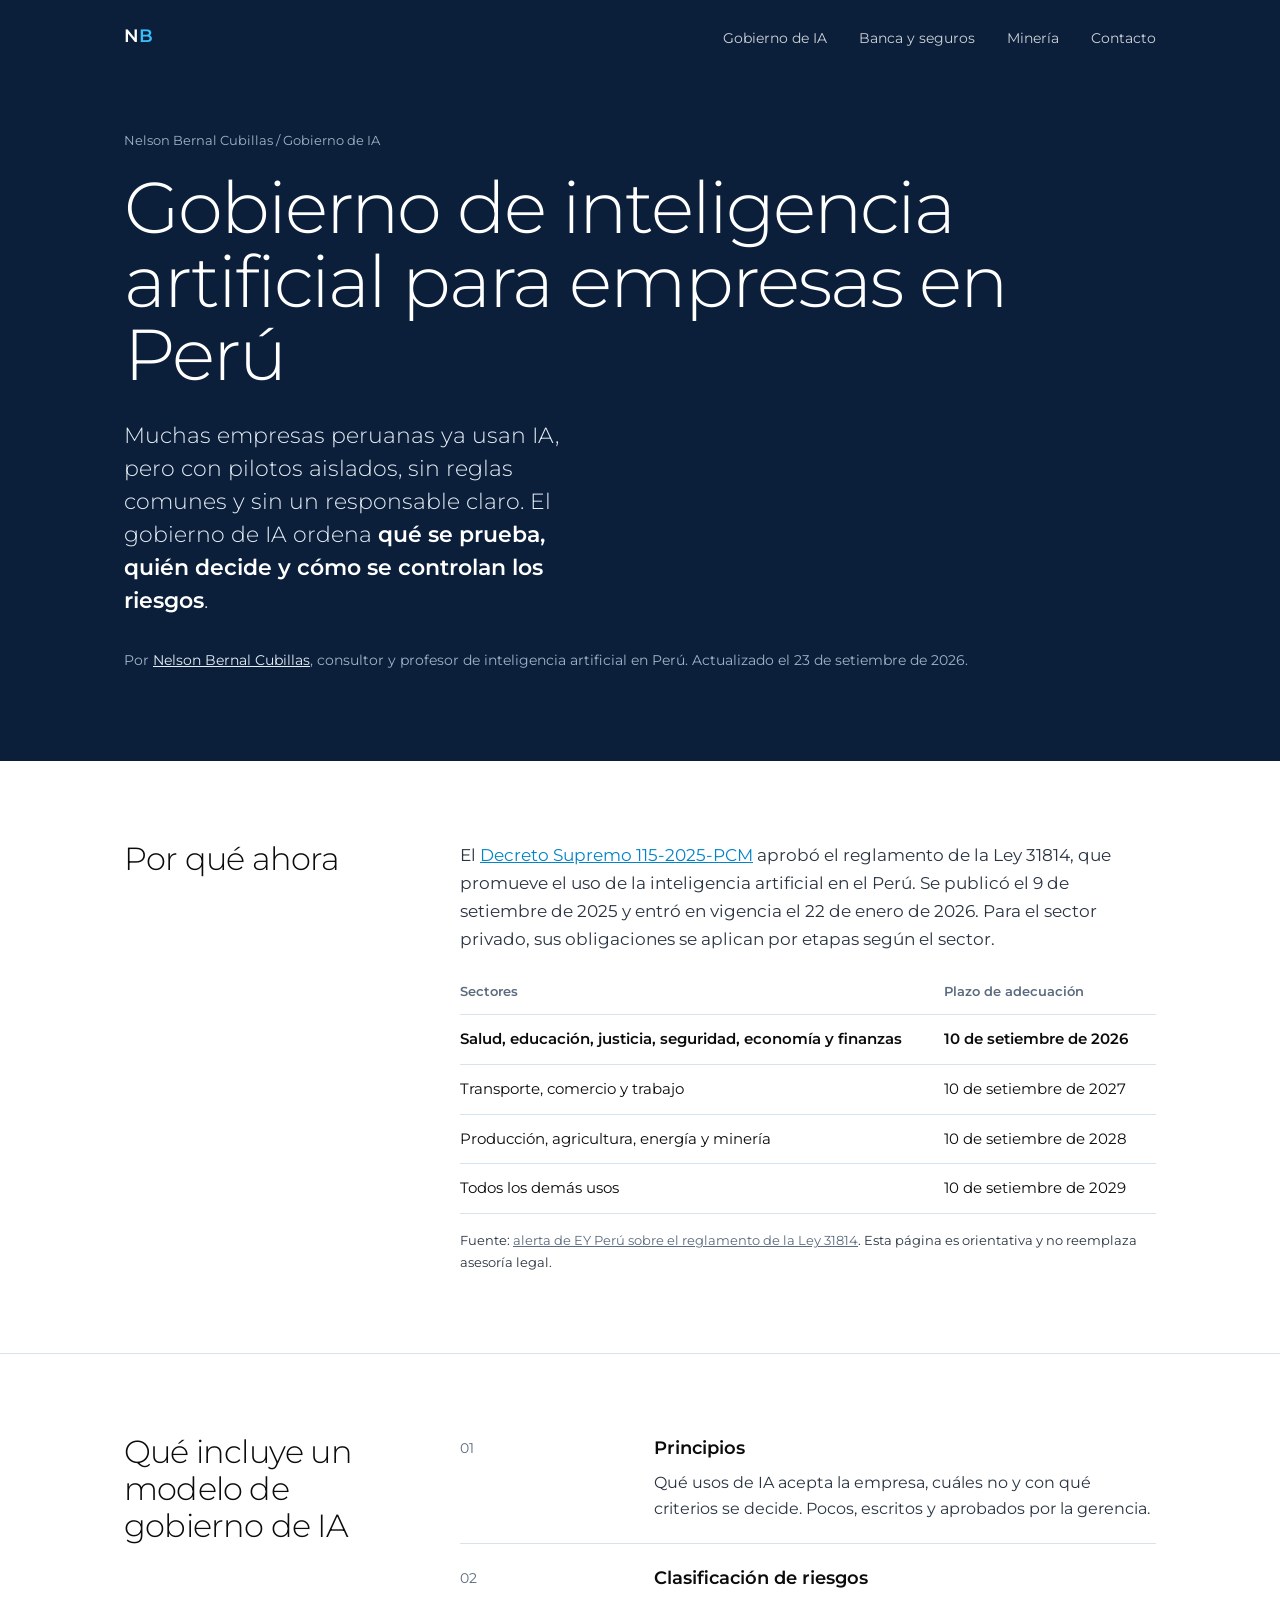
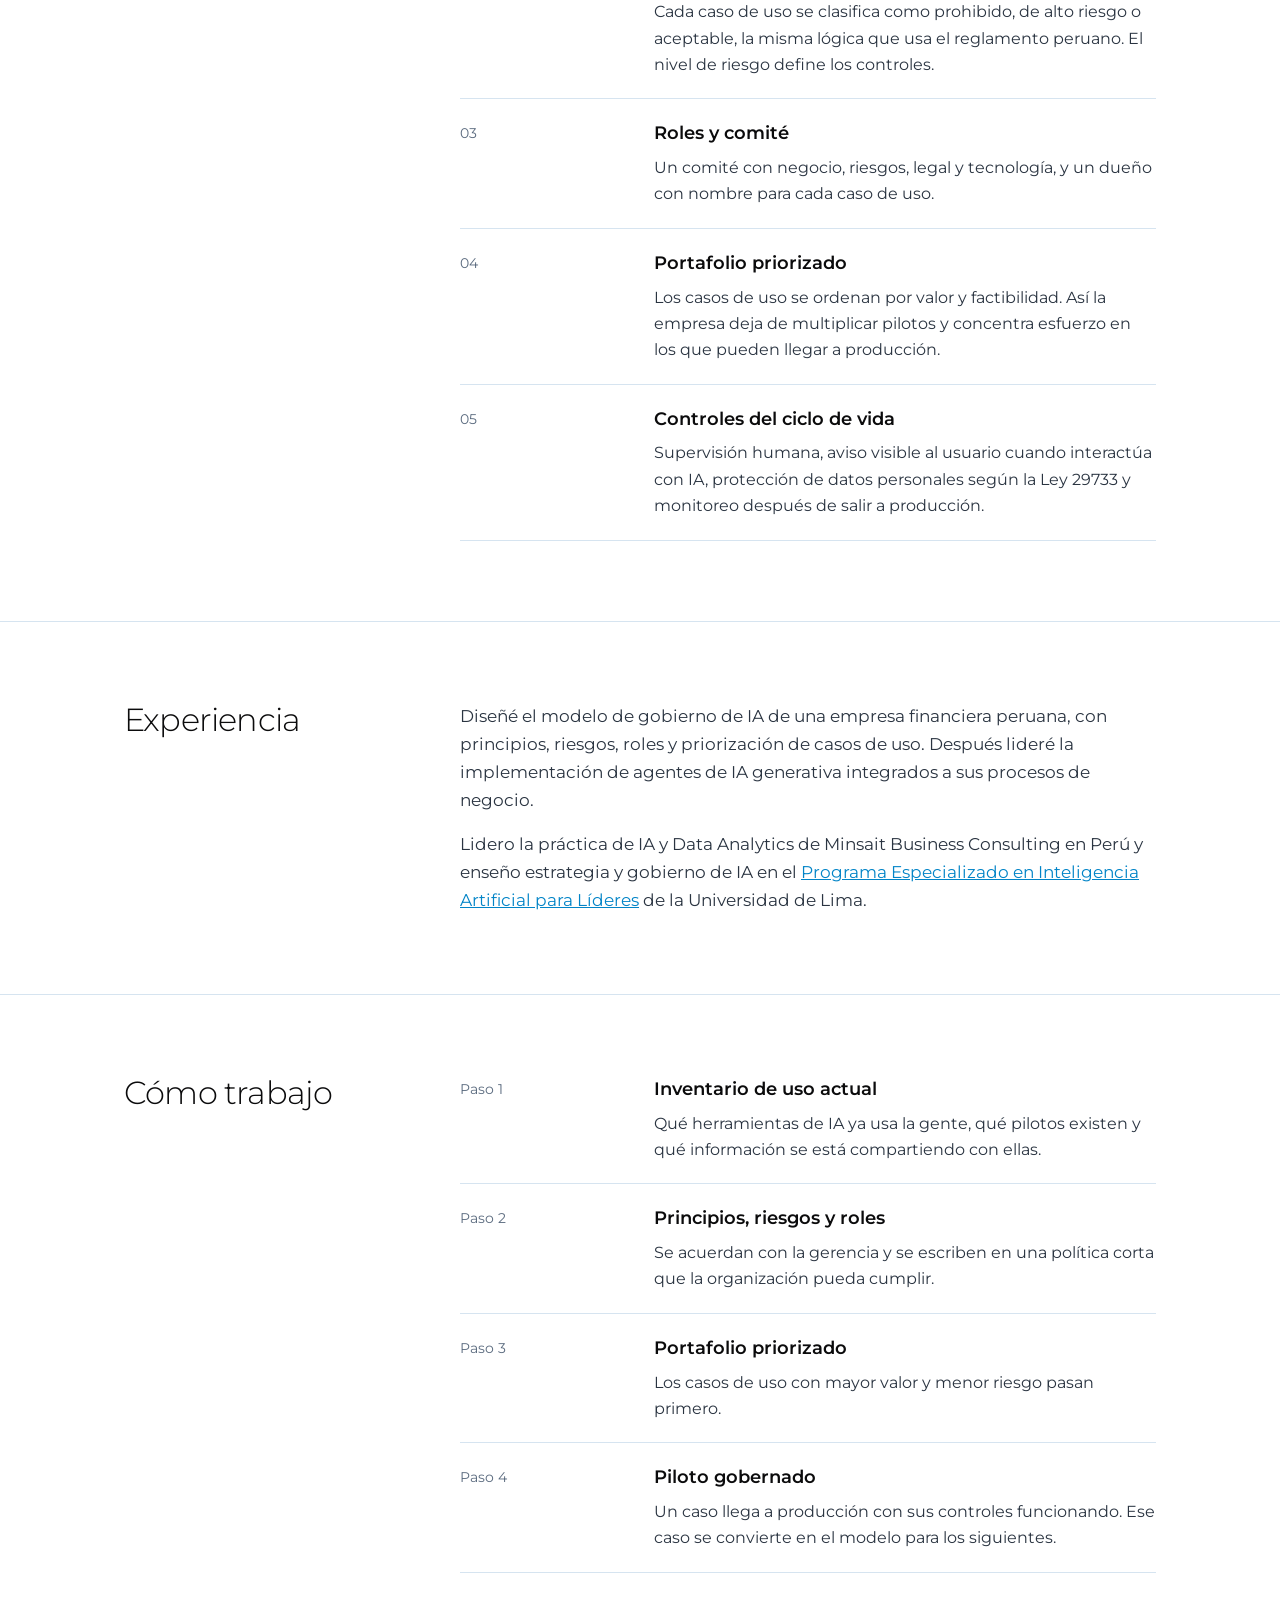
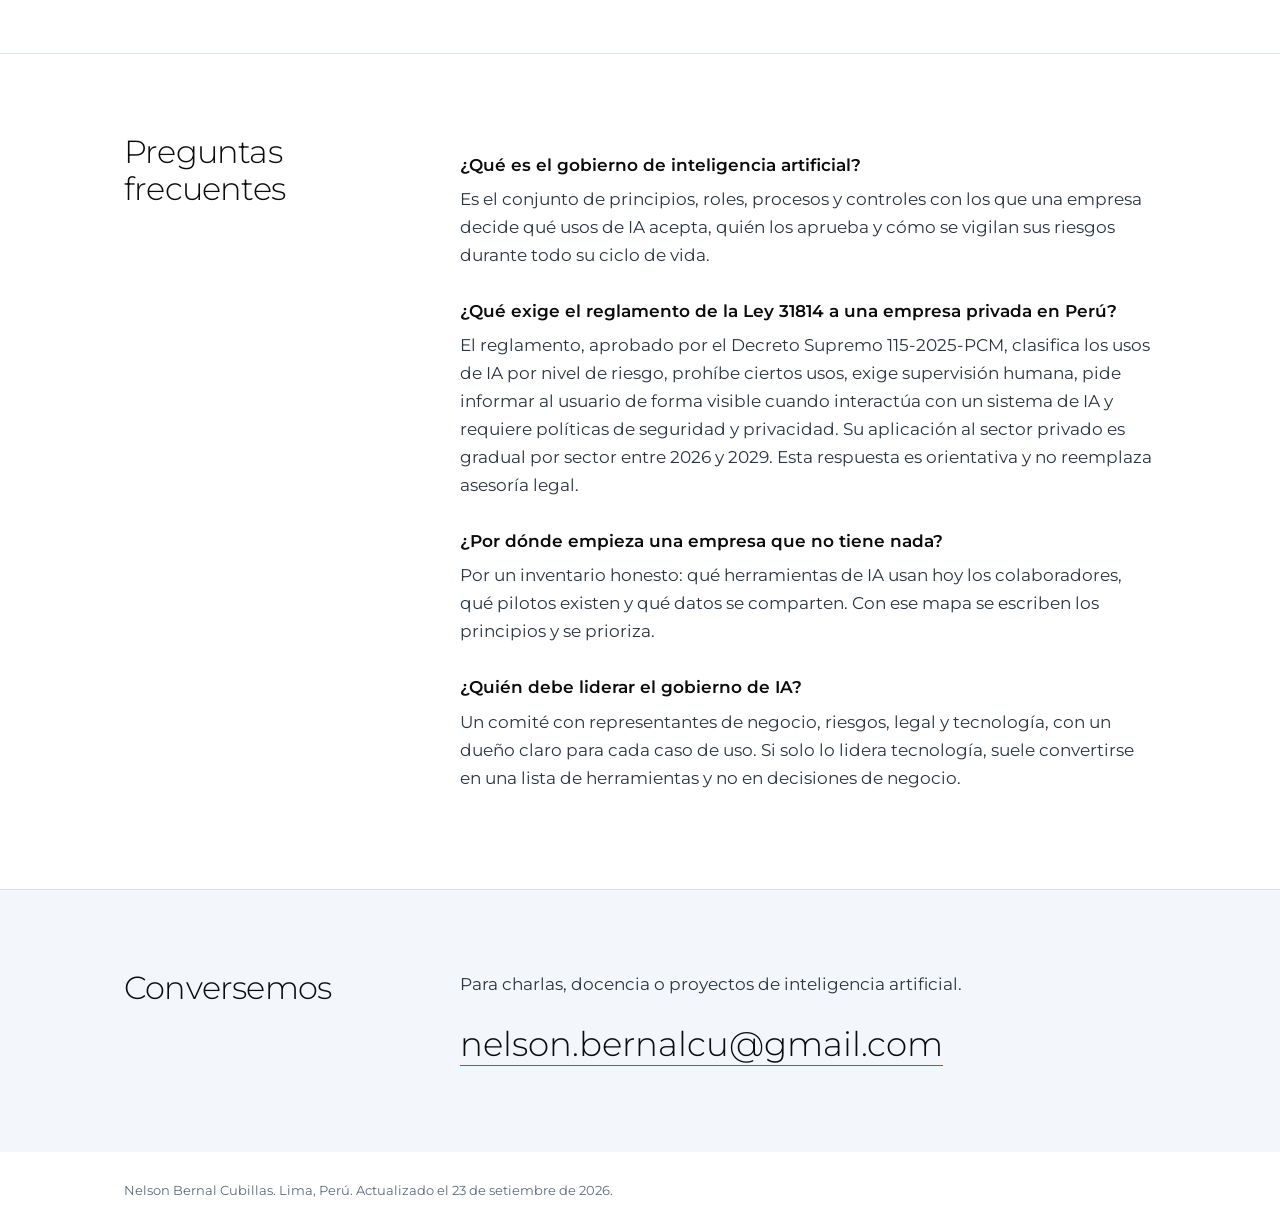
==== gobierno-de-ia/index.html @ 6067fe38 "Páginas temáticas: gobierno de IA, banca y seguros, minería; CSS compartido y README Co-Authored-By:" ====
<!doctype html>
<html lang="es-PE">
<head>
<meta charset="utf-8">
<meta name="viewport" content="width=device-width, initial-scale=1">
<title>Gobierno de IA para empresas en Perú | Nelson Bernal Cubillas</title>
<meta name="description" content="Cómo diseñar el gobierno de inteligencia artificial de una empresa peruana: principios, riesgos, roles, priorización de casos de uso y adecuación al reglamento de la Ley 31814.">
<meta name="author" content="Nelson Bernal Cubillas">
<link rel="canonical" href="https://nelson2206.github.io/nelson-bernal-cubillas/gobierno-de-ia/">
<link rel="icon" href="../favicon.svg" type="image/svg+xml">
<meta property="og:type" content="article">
<meta property="og:title" content="Gobierno de IA para empresas en Perú | Nelson Bernal Cubillas">
<meta property="og:description" content="Cómo diseñar el gobierno de inteligencia artificial de una empresa peruana: principios, riesgos, roles, priorización de casos de uso y adecuación al reglamento de la Ley 31814.">
<meta property="og:url" content="https://nelson2206.github.io/nelson-bernal-cubillas/gobierno-de-ia/">
<meta property="og:image" content="https://nelson2206.github.io/nelson-bernal-cubillas/nelson-bernal-cubillas.jpg">
<meta property="og:locale" content="es_PE">
<meta name="twitter:card" content="summary">
<link rel="preconnect" href="https://fonts.googleapis.com">
<link rel="preconnect" href="https://fonts.gstatic.com" crossorigin>
<link href="https://fonts.googleapis.com/css2?family=Montserrat:wght@300;400;600&display=swap" rel="stylesheet">
<link rel="stylesheet" href="../styles.css">
<script type="application/ld+json">
{
  "@context": "https://schema.org",
  "@graph": [
    {
      "@type": "WebPage",
      "@id": "https://nelson2206.github.io/nelson-bernal-cubillas/gobierno-de-ia/#page",
      "url": "https://nelson2206.github.io/nelson-bernal-cubillas/gobierno-de-ia/",
      "name": "Gobierno de IA para empresas en Perú | Nelson Bernal Cubillas",
      "description": "Cómo diseñar el gobierno de inteligencia artificial de una empresa peruana: principios, riesgos, roles, priorización de casos de uso y adecuación al reglamento de la Ley 31814.",
      "inLanguage": "es-PE",
      "dateModified": "2026-09-23",
      "author": {
        "@id": "https://nelson2206.github.io/nelson-bernal-cubillas/#person"
      },
      "about": {
        "@id": "https://nelson2206.github.io/nelson-bernal-cubillas/gobierno-de-ia/#service"
      },
      "isPartOf": {
        "@id": "https://nelson2206.github.io/nelson-bernal-cubillas/#page"
      }
    },
    {
      "@type": "Service",
      "@id": "https://nelson2206.github.io/nelson-bernal-cubillas/gobierno-de-ia/#service",
      "name": "Diseño de modelos de gobierno de inteligencia artificial",
      "serviceType": "Consultoría en gobierno de inteligencia artificial",
      "description": "Cómo diseñar el gobierno de inteligencia artificial de una empresa peruana: principios, riesgos, roles, priorización de casos de uso y adecuación al reglamento de la Ley 31814.",
      "areaServed": {
        "@type": "Country",
        "name": "Perú"
      },
      "provider": {
        "@type": "Person",
        "@id": "https://nelson2206.github.io/nelson-bernal-cubillas/#person",
        "name": "Nelson Bernal Cubillas",
        "url": "https://nelson2206.github.io/nelson-bernal-cubillas/"
      }
    },
    {
      "@type": "BreadcrumbList",
      "itemListElement": [
        {
          "@type": "ListItem",
          "position": 1,
          "name": "Nelson Bernal Cubillas",
          "item": "https://nelson2206.github.io/nelson-bernal-cubillas/"
        },
        {
          "@type": "ListItem",
          "position": 2,
          "name": "Gobierno de IA",
          "item": "https://nelson2206.github.io/nelson-bernal-cubillas/gobierno-de-ia/"
        }
      ]
    },
    {
      "@type": "FAQPage",
      "mainEntity": [
        {
          "@type": "Question",
          "name": "¿Qué es el gobierno de inteligencia artificial?",
          "acceptedAnswer": {
            "@type": "Answer",
            "text": "Es el conjunto de principios, roles, procesos y controles con los que una empresa decide qué usos de IA acepta, quién los aprueba y cómo se vigilan sus riesgos durante todo su ciclo de vida."
          }
        },
        {
          "@type": "Question",
          "name": "¿Qué exige el reglamento de la Ley 31814 a una empresa privada en Perú?",
          "acceptedAnswer": {
            "@type": "Answer",
            "text": "El reglamento, aprobado por el Decreto Supremo 115-2025-PCM, clasifica los usos de IA por nivel de riesgo, prohíbe ciertos usos, exige supervisión humana, pide informar al usuario de forma visible cuando interactúa con un sistema de IA y requiere políticas de seguridad y privacidad. Su aplicación al sector privado es gradual por sector entre 2026 y 2029. Esta respuesta es orientativa y no reemplaza asesoría legal."
          }
        },
        {
          "@type": "Question",
          "name": "¿Por dónde empieza una empresa que no tiene nada?",
          "acceptedAnswer": {
            "@type": "Answer",
            "text": "Por un inventario honesto: qué herramientas de IA usan hoy los colaboradores, qué pilotos existen y qué datos se comparten. Con ese mapa se escriben los principios y se prioriza."
          }
        },
        {
          "@type": "Question",
          "name": "¿Quién debe liderar el gobierno de IA?",
          "acceptedAnswer": {
            "@type": "Answer",
            "text": "Un comité con representantes de negocio, riesgos, legal y tecnología, con un dueño claro para cada caso de uso. Si solo lo lidera tecnología, suele convertirse en una lista de herramientas y no en decisiones de negocio."
          }
        }
      ]
    }
  ]
}
</script>
</head>
<body>

<header class="top">
  <div class="wrap">
    <a class="mark" href="../">N<span>B</span></a>
    <nav aria-label="Secciones">
      <a href="../gobierno-de-ia/">Gobierno de IA</a>
      <a href="../ia-banca-seguros/">Banca y seguros</a>
      <a href="../ia-mineria/">Minería</a>
      <a href="../#contacto">Contacto</a>
    </nav>
  </div>
</header>
<main>
<div class="hero">
  <div class="wrap" style="display:block">
    <p class="crumbs"><a href="../">Nelson Bernal Cubillas</a> / Gobierno de IA</p>
    <h1>Gobierno de inteligencia artificial para empresas en Perú</h1>
    <p class="lead">Muchas empresas peruanas ya usan IA, pero con pilotos aislados, sin reglas comunes y sin un responsable claro. El gobierno de IA ordena <strong>qué se prueba, quién decide y cómo se controlan los riesgos</strong>.</p>
    <p class="byline">Por <a href="../" rel="author" style="color:#E6EEF6">Nelson Bernal Cubillas</a>, consultor y profesor de inteligencia artificial en Perú. Actualizado el 23 de setiembre de 2026.</p>
  </div>
</div>

<section>
  <div class="wrap grid">
    <h2>Por qué ahora</h2>
    <div class="prose">
      <p>El <a href="https://busquedas.elperuano.pe/dispositivo/NL/2436426-1">Decreto Supremo 115-2025-PCM</a> aprobó el reglamento de la Ley 31814, que promueve el uso de la inteligencia artificial en el Perú. Se publicó el 9 de setiembre de 2025 y entró en vigencia el 22 de enero de 2026. Para el sector privado, sus obligaciones se aplican por etapas según el sector.</p>
      <div class="tablewrap">
        <table class="plazos">
          <thead><tr><th>Sectores</th><th>Plazo de adecuación</th></tr></thead>
          <tbody>
            <tr class="hit"><td>Salud, educación, justicia, seguridad, economía y finanzas</td><td>10 de setiembre de 2026</td></tr>
            <tr><td>Transporte, comercio y trabajo</td><td>10 de setiembre de 2027</td></tr>
            <tr><td>Producción, agricultura, energía y minería</td><td>10 de setiembre de 2028</td></tr>
            <tr><td>Todos los demás usos</td><td>10 de setiembre de 2029</td></tr>
          </tbody>
        </table>
      </div>
      
      <p class="src">Fuente: <a href="https://www.ey.com/es_pe/technical/tax-alert/reglamento-ley-promueve-uso-inteligencia-artificial">alerta de EY Perú sobre el reglamento de la Ley 31814</a>. Esta página es orientativa y no reemplaza asesoría legal.</p>
    </div>
  </div>
</section>
<section>
  <div class="wrap grid">
    <h2>Qué incluye un modelo de gobierno de IA</h2>
    <ul class="list">
      <li><span class="when">01</span><div><h3>Principios</h3><p>Qué usos de IA acepta la empresa, cuáles no y con qué criterios se decide. Pocos, escritos y aprobados por la gerencia.</p></div></li>
      <li><span class="when">02</span><div><h3>Clasificación de riesgos</h3><p>Cada caso de uso se clasifica como prohibido, de alto riesgo o aceptable, la misma lógica que usa el reglamento peruano. El nivel de riesgo define los controles.</p></div></li>
      <li><span class="when">03</span><div><h3>Roles y comité</h3><p>Un comité con negocio, riesgos, legal y tecnología, y un dueño con nombre para cada caso de uso.</p></div></li>
      <li><span class="when">04</span><div><h3>Portafolio priorizado</h3><p>Los casos de uso se ordenan por valor y factibilidad. Así la empresa deja de multiplicar pilotos y concentra esfuerzo en los que pueden llegar a producción.</p></div></li>
      <li><span class="when">05</span><div><h3>Controles del ciclo de vida</h3><p>Supervisión humana, aviso visible al usuario cuando interactúa con IA, protección de datos personales según la Ley 29733 y monitoreo después de salir a producción.</p></div></li>
    </ul>
  </div>
</section>
<section>
  <div class="wrap grid">
    <h2>Experiencia</h2>
    <div class="prose">
      <p>Diseñé el modelo de gobierno de IA de una empresa financiera peruana, con principios, riesgos, roles y priorización de casos de uso. Después lideré la implementación de agentes de IA generativa integrados a sus procesos de negocio.</p>
      <p>Lidero la práctica de IA y Data Analytics de Minsait Business Consulting en Perú y enseño estrategia y gobierno de IA en el <a href="https://www.ulima.edu.pe/educacion-ejecutiva/programas-de-especializacion/pec-inteligencia-artificial">Programa Especializado en Inteligencia Artificial para Líderes</a> de la Universidad de Lima.</p>
    </div>
  </div>
</section>
<section>
  <div class="wrap grid">
    <h2>Cómo trabajo</h2>
    <ul class="list">
      <li><span class="when">Paso 1</span><div><h3>Inventario de uso actual</h3><p>Qué herramientas de IA ya usa la gente, qué pilotos existen y qué información se está compartiendo con ellas.</p></div></li>
      <li><span class="when">Paso 2</span><div><h3>Principios, riesgos y roles</h3><p>Se acuerdan con la gerencia y se escriben en una política corta que la organización pueda cumplir.</p></div></li>
      <li><span class="when">Paso 3</span><div><h3>Portafolio priorizado</h3><p>Los casos de uso con mayor valor y menor riesgo pasan primero.</p></div></li>
      <li><span class="when">Paso 4</span><div><h3>Piloto gobernado</h3><p>Un caso llega a producción con sus controles funcionando. Ese caso se convierte en el modelo para los siguientes.</p></div></li>
    </ul>
  </div>
</section>

<section id="preguntas">
  <div class="wrap grid">
    <h2>Preguntas frecuentes</h2>
    <dl class="faq">
      <dt>¿Qué es el gobierno de inteligencia artificial?</dt>
      <dd>Es el conjunto de principios, roles, procesos y controles con los que una empresa decide qué usos de IA acepta, quién los aprueba y cómo se vigilan sus riesgos durante todo su ciclo de vida.</dd>
      <dt>¿Qué exige el reglamento de la Ley 31814 a una empresa privada en Perú?</dt>
      <dd>El reglamento, aprobado por el Decreto Supremo 115-2025-PCM, clasifica los usos de IA por nivel de riesgo, prohíbe ciertos usos, exige supervisión humana, pide informar al usuario de forma visible cuando interactúa con un sistema de IA y requiere políticas de seguridad y privacidad. Su aplicación al sector privado es gradual por sector entre 2026 y 2029. Esta respuesta es orientativa y no reemplaza asesoría legal.</dd>
      <dt>¿Por dónde empieza una empresa que no tiene nada?</dt>
      <dd>Por un inventario honesto: qué herramientas de IA usan hoy los colaboradores, qué pilotos existen y qué datos se comparten. Con ese mapa se escriben los principios y se prioriza.</dd>
      <dt>¿Quién debe liderar el gobierno de IA?</dt>
      <dd>Un comité con representantes de negocio, riesgos, legal y tecnología, con un dueño claro para cada caso de uso. Si solo lo lidera tecnología, suele convertirse en una lista de herramientas y no en decisiones de negocio.</dd>
    </dl>
  </div>
</section>

<section class="contact">
  <div class="wrap grid">
    <h2>Conversemos</h2>
    <div>
      <p style="margin:0 0 18px;color:#2A3441">Para charlas, docencia o proyectos de inteligencia artificial.</p>
      <a class="big" href="mailto:nelson.bernalcu@gmail.com">nelson.bernalcu@gmail.com</a>
    </div>
  </div>
</section>
</main>
<footer>
  <div class="wrap">Nelson Bernal Cubillas. Lima, Perú. Actualizado el 23 de setiembre de 2026.</div>
</footer>
</body>
</html>
---- styles.css ----
:root{
  --navy:#0B1F3A; --ink:#0B0B0C; --sky:#38BDF8; --sky-dark:#0284C7;
  --paper:#FFFFFF; --mist:#F3F7FB; --line:#D6E4F0; --muted:#5B6B7F;
}
*{box-sizing:border-box}
html{-webkit-text-size-adjust:100%}
body{margin:0;background:var(--paper);color:var(--ink);font:400 17px/1.65 Montserrat,Calibri,"Segoe UI",Arial,sans-serif}
img{max-width:100%;display:block}
a{color:inherit}
.wrap{max-width:1080px;margin:0 auto;padding-inline:24px}

header.top{background:var(--navy);color:#fff}
header.top .wrap{display:flex;justify-content:space-between;align-items:center;padding-block:22px}
.mark{font-weight:600;letter-spacing:-.5px;text-decoration:none;font-size:18px}
.mark span{color:var(--sky)}
nav a{text-decoration:none;font-size:14px;margin-left:28px;opacity:.8}
nav a:hover{opacity:1}

.hero{background:var(--navy);color:#fff;padding-block:56px 88px}
.hero .wrap{display:grid;grid-template-columns:1.45fr 1fr;gap:64px;align-items:end}
.hero h1{font-weight:300;font-size:clamp(40px,6vw,72px);line-height:1.02;letter-spacing:-2px;margin:0 0 28px}
.hero p.lead{font-size:clamp(18px,2vw,22px);font-weight:300;line-height:1.5;margin:0 0 32px;max-width:34ch;color:#E6EEF6}
.hero p.lead strong{font-weight:600;color:#fff}
.hero .links a{display:inline-block;margin-right:28px;padding-bottom:4px;border-bottom:1px solid var(--sky);text-decoration:none;font-size:15px}
.hero figure{margin:0}
.hero figure img{width:100%;aspect-ratio:1/1;object-fit:cover;filter:saturate(.9)}
.hero figcaption{font-size:13px;color:#9FB3C8;margin-top:10px}

section{padding-block:80px}
section + section{border-top:1px solid var(--line)}
.grid{display:grid;grid-template-columns:280px 1fr;gap:56px}
h2{font-weight:300;font-size:32px;line-height:1.15;letter-spacing:-.8px;margin:0}
h3{font-weight:600;font-size:18px;margin:0 0 6px}
.num{font-weight:300;color:var(--sky-dark);font-size:40px;line-height:1;letter-spacing:-1px;margin-bottom:14px}
.three{display:grid;grid-template-columns:repeat(3,1fr);gap:40px}
.three p{margin:0;color:#2A3441;font-size:16px}
.list{list-style:none;margin:0;padding:0}
.list li{padding-block:20px;border-bottom:1px solid var(--line);display:grid;grid-template-columns:170px 1fr;gap:24px}
.list li:first-child{padding-top:0}
.list .when{color:var(--muted);font-size:14px;padding-top:3px}
.list p{margin:0;color:#2A3441;font-size:16px}
.faq dt{font-weight:600;margin-top:28px}
.faq dt:first-child{margin-top:0}
.faq dd{margin:6px 0 0;color:#2A3441}
.contact{background:var(--mist)}
.contact a.big{font-weight:300;font-size:clamp(20px,3vw,34px);text-decoration:none;border-bottom:1px solid var(--sky-dark);word-break:break-all}
footer{padding-block:28px;font-size:13px;color:var(--muted)}

@media (max-width:820px){
  nav{display:none}
  .hero .wrap,.grid{grid-template-columns:1fr;gap:36px}
  .hero figure{max-width:320px}
  .three{grid-template-columns:1fr;gap:32px}
  .list li{grid-template-columns:1fr;gap:4px}
  section{padding-block:56px}
}

/* Páginas temáticas */
.crumbs{font-size:13px;color:#9FB3C8;margin:0 0 20px}
.crumbs a{text-decoration:none;color:#9FB3C8}
.crumbs a:hover{color:#fff}
.byline{font-size:14px;color:#9FB3C8;margin:0}
.prose{max-width:68ch}
.prose p{margin:0 0 16px;color:#2A3441}
.prose p:last-child{margin-bottom:0}
.prose a{color:var(--sky-dark)}
.tablewrap{overflow-x:auto;margin:8px 0 16px}
table.plazos{border-collapse:collapse;width:100%;min-width:460px;font-size:15px}
table.plazos th,table.plazos td{text-align:left;padding:12px 16px 12px 0;border-bottom:1px solid var(--line);vertical-align:top}
table.plazos th{font-weight:600;color:var(--muted);font-size:13px}
table.plazos tr.hit td{color:var(--ink);font-weight:600}
.src{font-size:13px;color:var(--muted)}
.src a{color:var(--muted)}
.topics{list-style:none;margin:0;padding:0}
.topics li{border-bottom:1px solid var(--line)}
.topics a{display:grid;grid-template-columns:64px 1fr;gap:16px;padding-block:22px;text-decoration:none}
.topics a:hover h3{color:var(--sky-dark)}
.topics .num{font-size:32px;margin:0}
.topics p{margin:0;color:#2A3441;font-size:16px}
.note{font-size:14px;color:var(--muted);margin-top:24px}
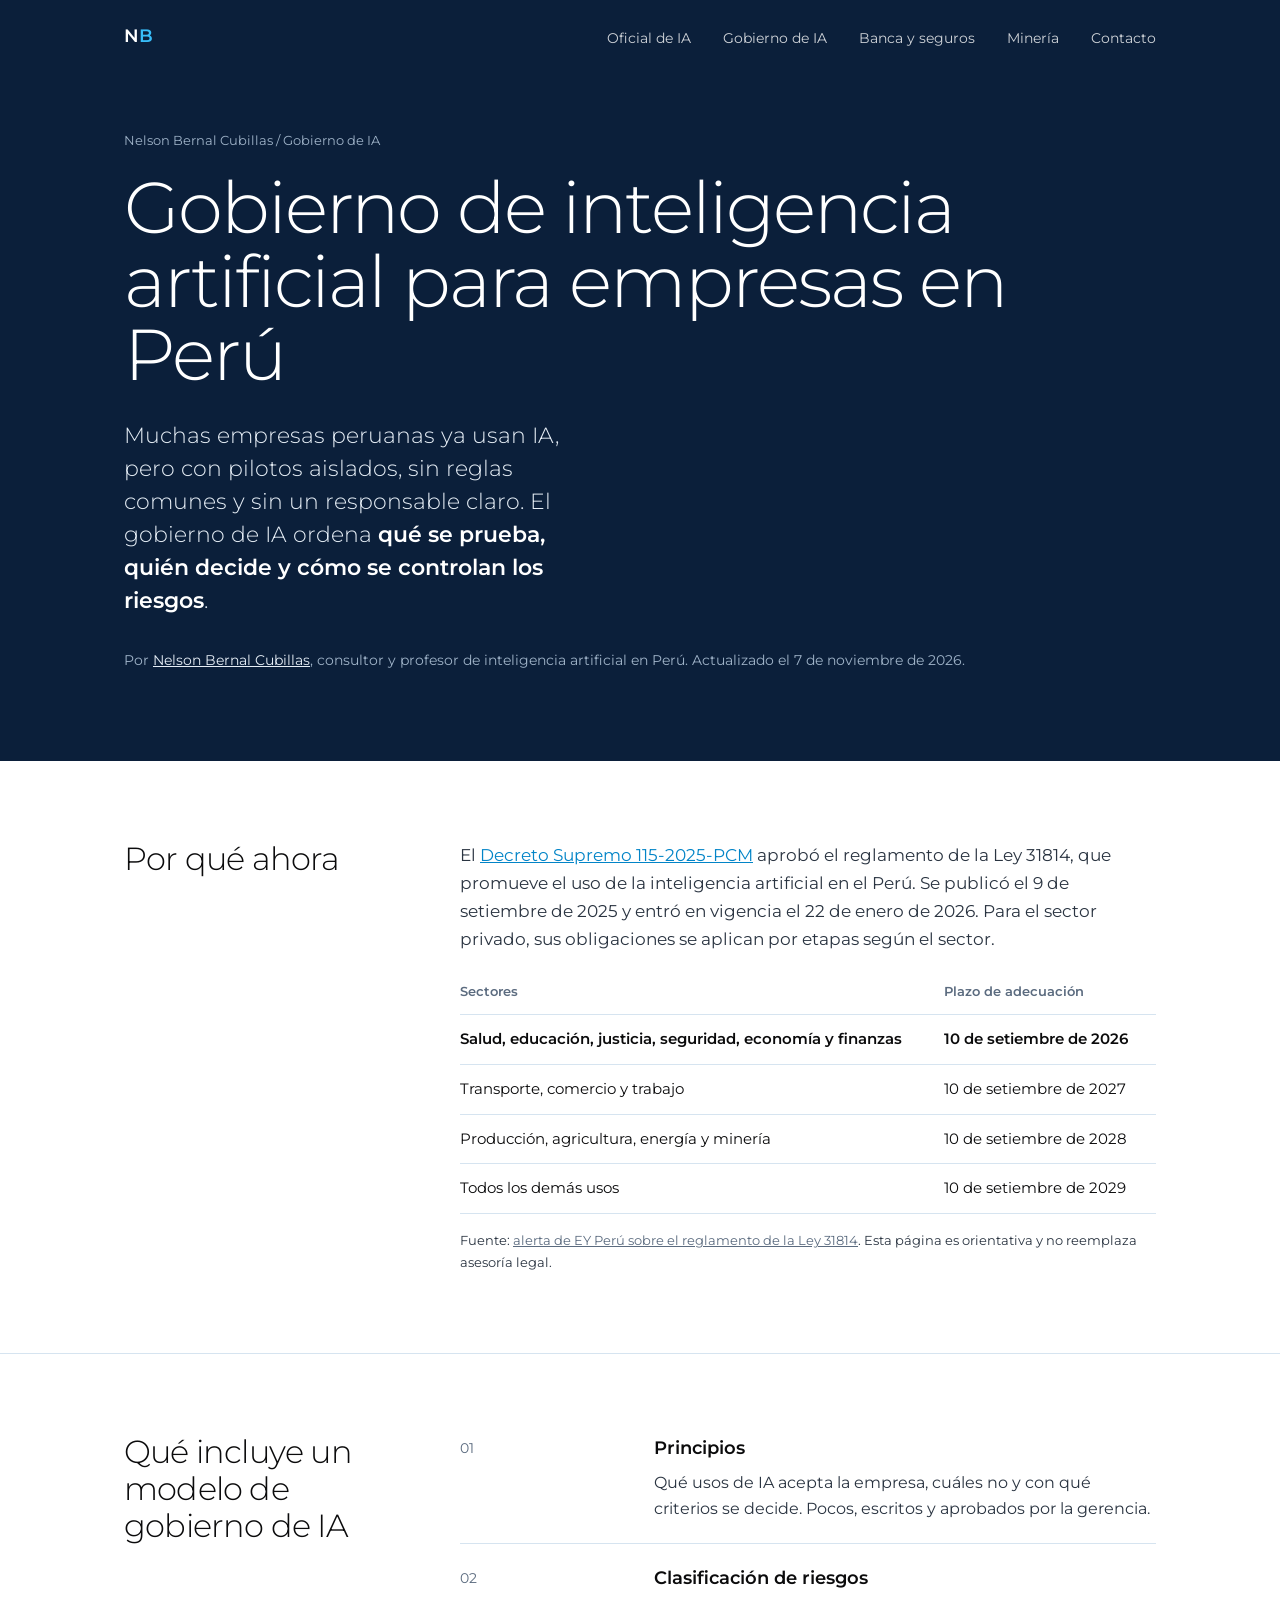
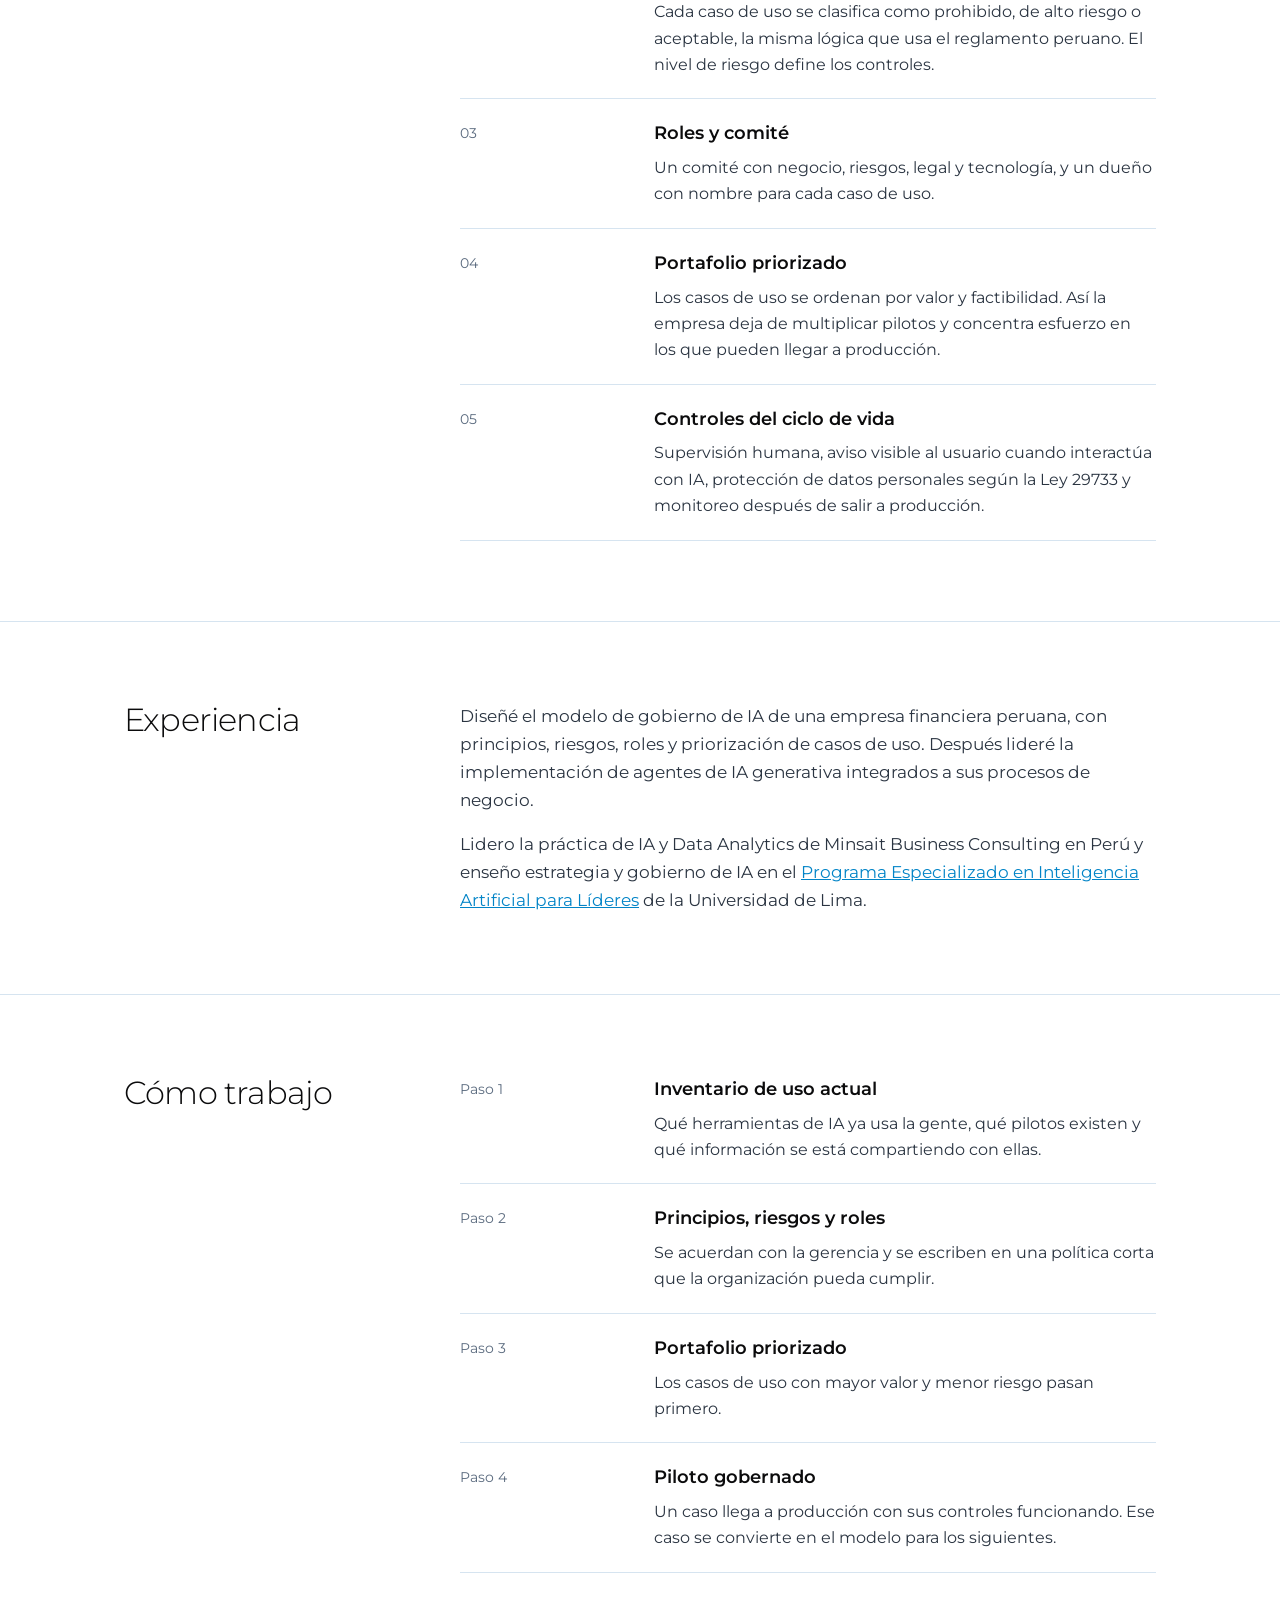
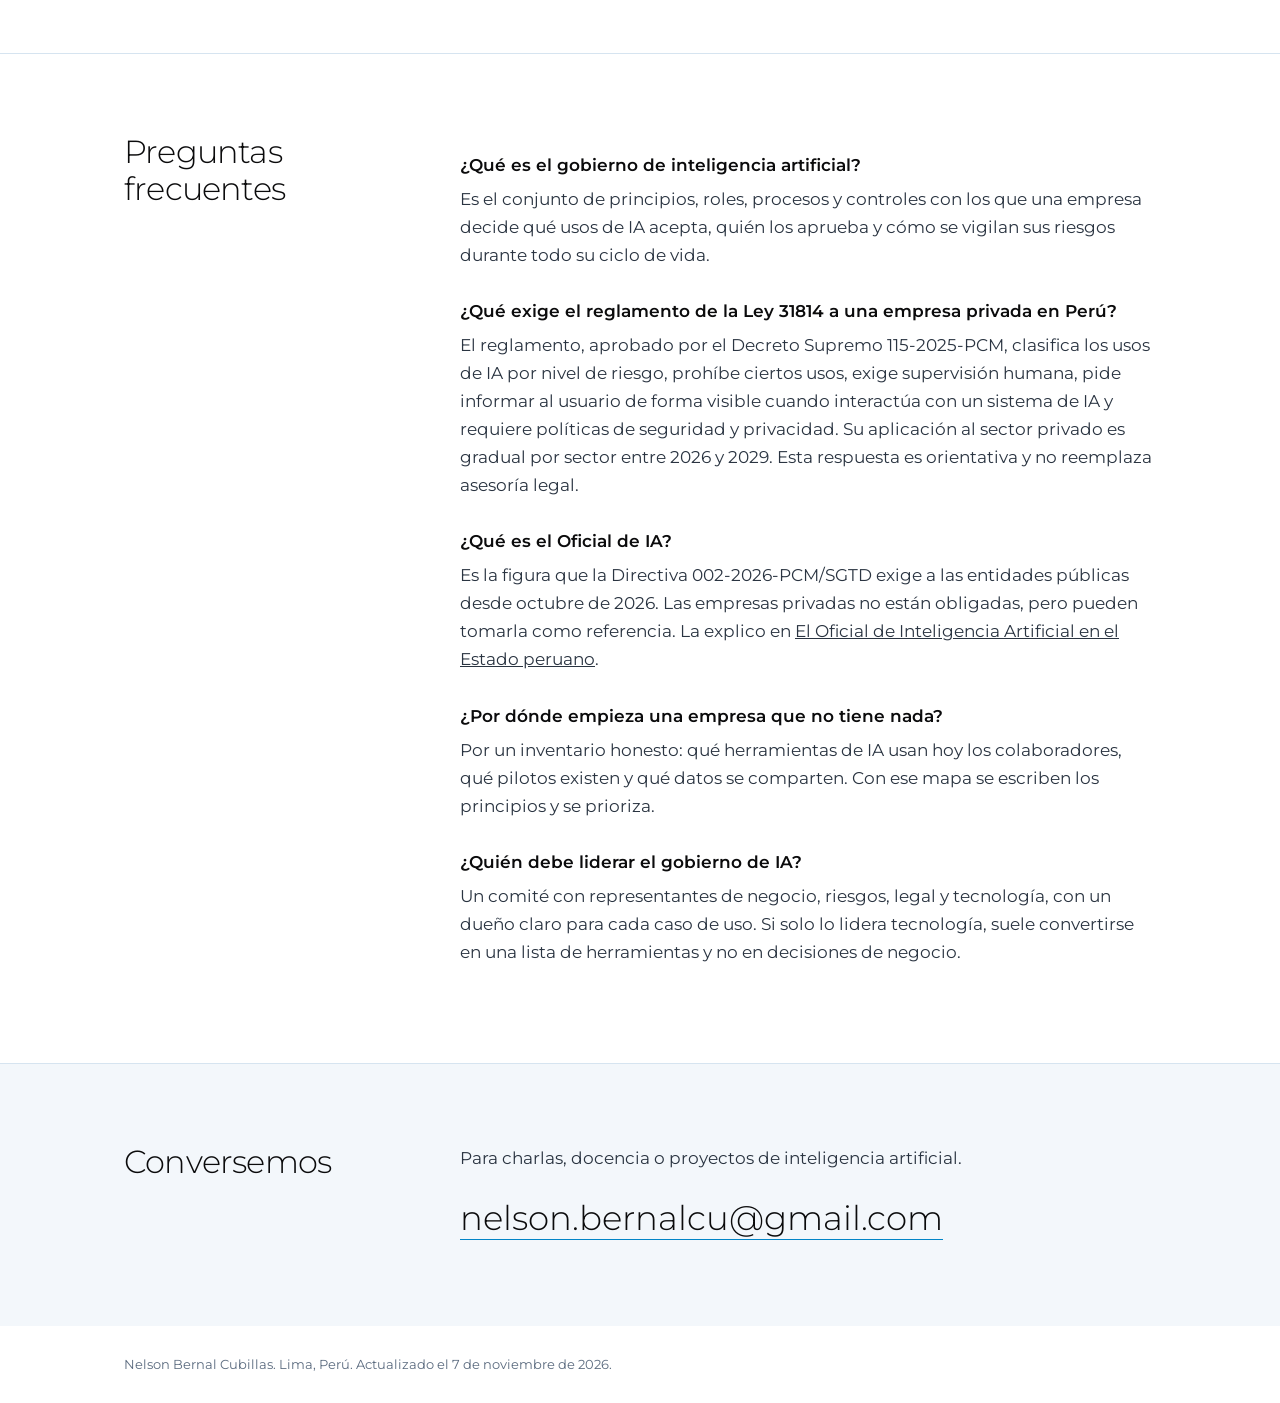
==== commit b4cb5e87: "Artículo: el Oficial de IA en el Estado peruano (Directiva 002-2026-PCM/SGTD) Página nueva con plazo" ====
--- a/gobierno-de-ia/index.html
+++ b/gobierno-de-ia/index.html
@@ -30,7 +30,7 @@
       "name": "Gobierno de IA para empresas en Perú | Nelson Bernal Cubillas",
       "description": "Cómo diseñar el gobierno de inteligencia artificial de una empresa peruana: principios, riesgos, roles, priorización de casos de uso y adecuación al reglamento de la Ley 31814.",
       "inLanguage": "es-PE",
-      "dateModified": "2026-09-23",
+      "dateModified": "2026-11-07",
       "author": {
         "@id": "https://nelson2206.github.io/nelson-bernal-cubillas/#person"
       },
@@ -122,6 +122,7 @@
   <div class="wrap">
     <a class="mark" href="../">N<span>B</span></a>
     <nav aria-label="Secciones">
+      <a href="../oficial-de-ia/">Oficial de IA</a>
       <a href="../gobierno-de-ia/">Gobierno de IA</a>
       <a href="../ia-banca-seguros/">Banca y seguros</a>
       <a href="../ia-mineria/">Minería</a>
@@ -135,7 +136,7 @@
     <p class="crumbs"><a href="../">Nelson Bernal Cubillas</a> / Gobierno de IA</p>
     <h1>Gobierno de inteligencia artificial para empresas en Perú</h1>
     <p class="lead">Muchas empresas peruanas ya usan IA, pero con pilotos aislados, sin reglas comunes y sin un responsable claro. El gobierno de IA ordena <strong>qué se prueba, quién decide y cómo se controlan los riesgos</strong>.</p>
-    <p class="byline">Por <a href="../" rel="author" style="color:#E6EEF6">Nelson Bernal Cubillas</a>, consultor y profesor de inteligencia artificial en Perú. Actualizado el 23 de setiembre de 2026.</p>
+    <p class="byline">Por <a href="../" rel="author" style="color:#E6EEF6">Nelson Bernal Cubillas</a>, consultor y profesor de inteligencia artificial en Perú. Actualizado el 7 de noviembre de 2026.</p>
   </div>
 </div>
 
@@ -201,6 +202,8 @@
       <dd>Es el conjunto de principios, roles, procesos y controles con los que una empresa decide qué usos de IA acepta, quién los aprueba y cómo se vigilan sus riesgos durante todo su ciclo de vida.</dd>
       <dt>¿Qué exige el reglamento de la Ley 31814 a una empresa privada en Perú?</dt>
       <dd>El reglamento, aprobado por el Decreto Supremo 115-2025-PCM, clasifica los usos de IA por nivel de riesgo, prohíbe ciertos usos, exige supervisión humana, pide informar al usuario de forma visible cuando interactúa con un sistema de IA y requiere políticas de seguridad y privacidad. Su aplicación al sector privado es gradual por sector entre 2026 y 2029. Esta respuesta es orientativa y no reemplaza asesoría legal.</dd>
+      <dt>¿Qué es el Oficial de IA?</dt>
+      <dd>Es la figura que la Directiva 002-2026-PCM/SGTD exige a las entidades públicas desde octubre de 2026. Las empresas privadas no están obligadas, pero pueden tomarla como referencia. La explico en <a href="../oficial-de-ia/">El Oficial de Inteligencia Artificial en el Estado peruano</a>.</dd>
       <dt>¿Por dónde empieza una empresa que no tiene nada?</dt>
       <dd>Por un inventario honesto: qué herramientas de IA usan hoy los colaboradores, qué pilotos existen y qué datos se comparten. Con ese mapa se escriben los principios y se prioriza.</dd>
       <dt>¿Quién debe liderar el gobierno de IA?</dt>
@@ -220,7 +223,7 @@
 </section>
 </main>
 <footer>
-  <div class="wrap">Nelson Bernal Cubillas. Lima, Perú. Actualizado el 23 de setiembre de 2026.</div>
+  <div class="wrap">Nelson Bernal Cubillas. Lima, Perú. Actualizado el 7 de noviembre de 2026.</div>
 </footer>
 </body>
 </html>
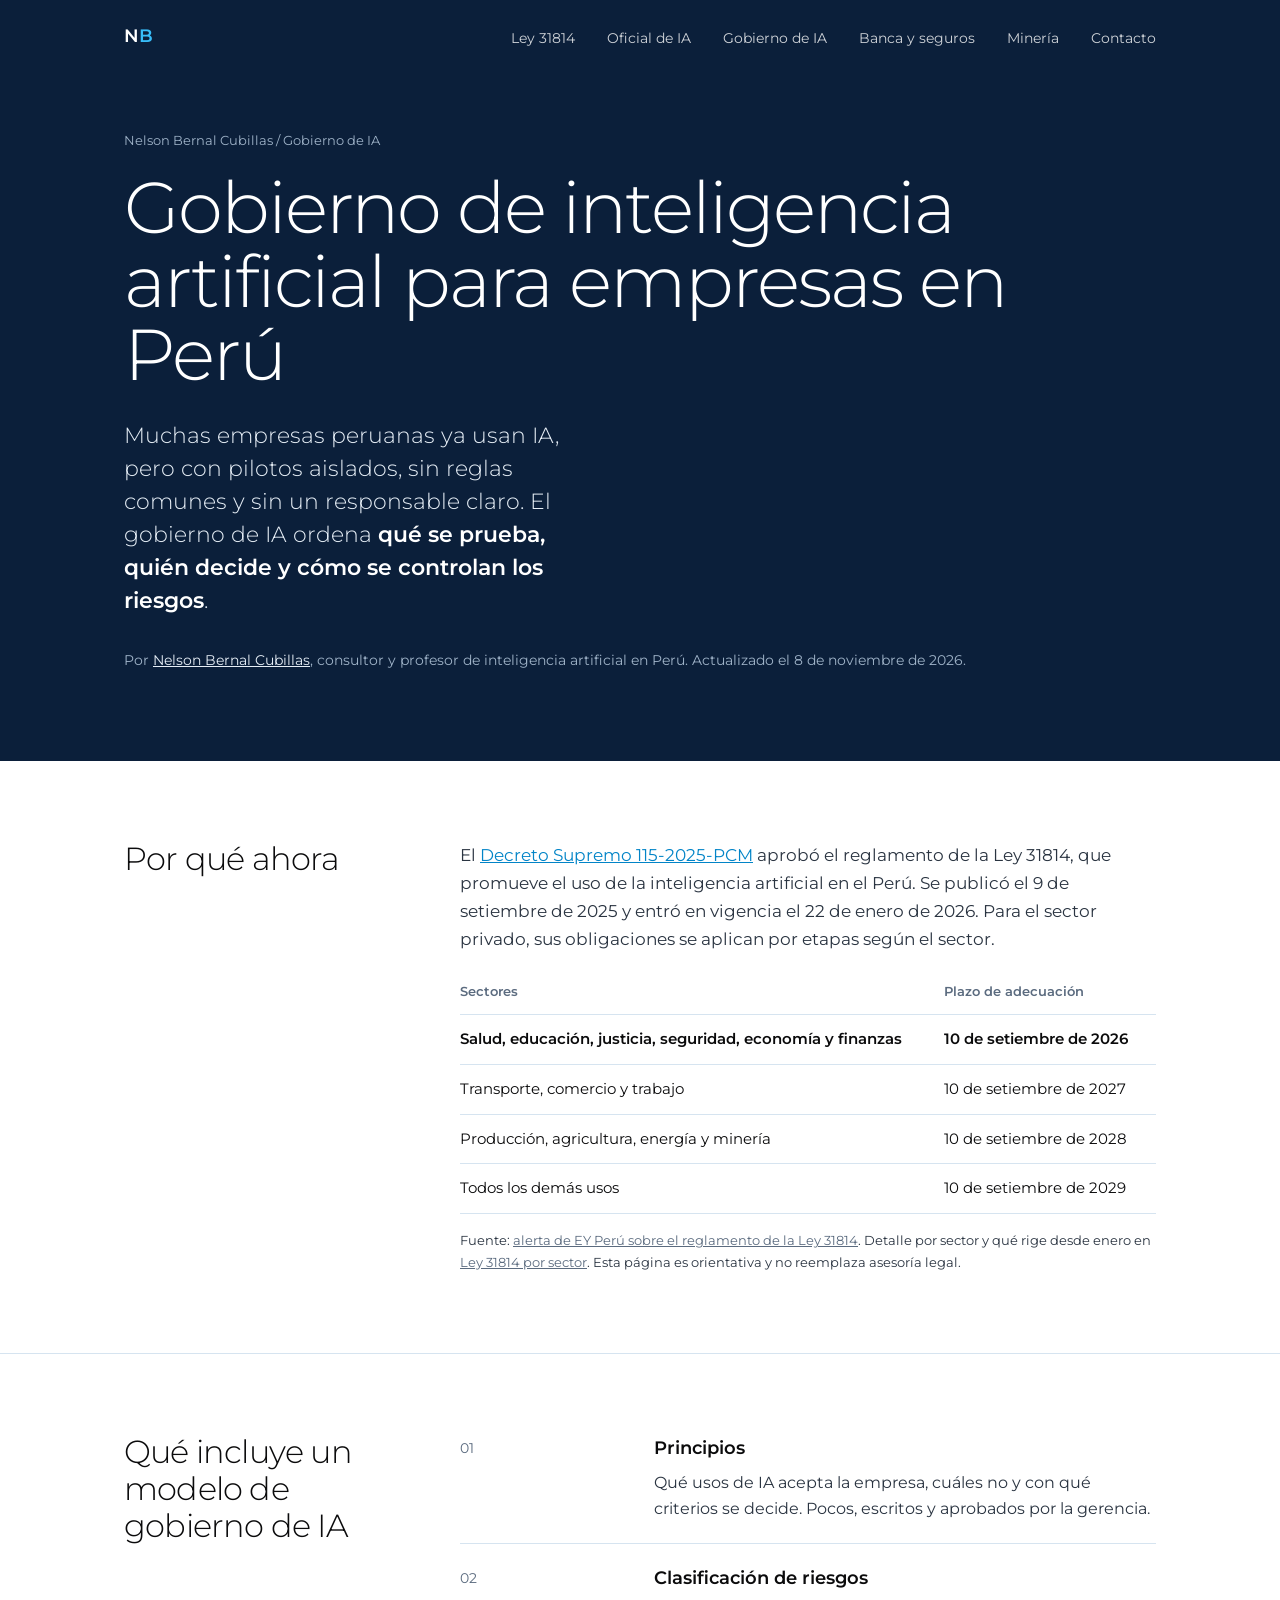
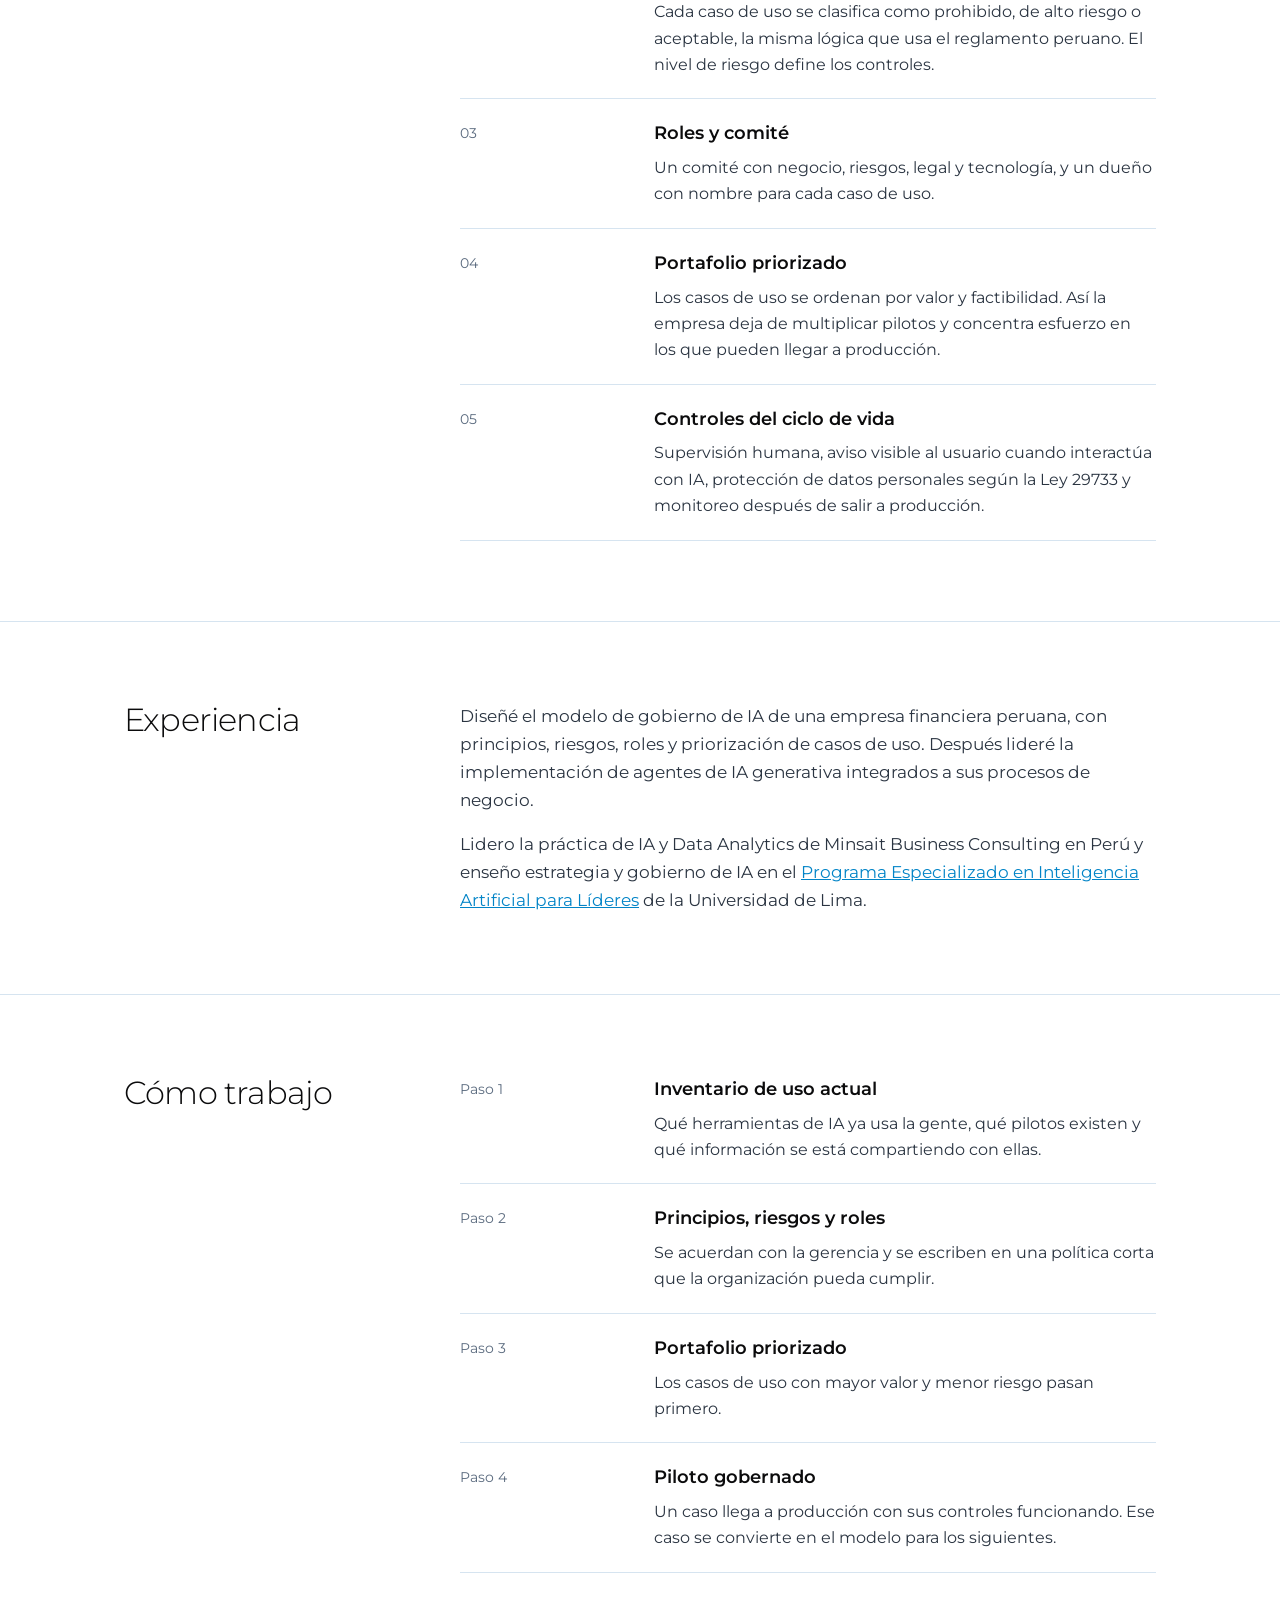
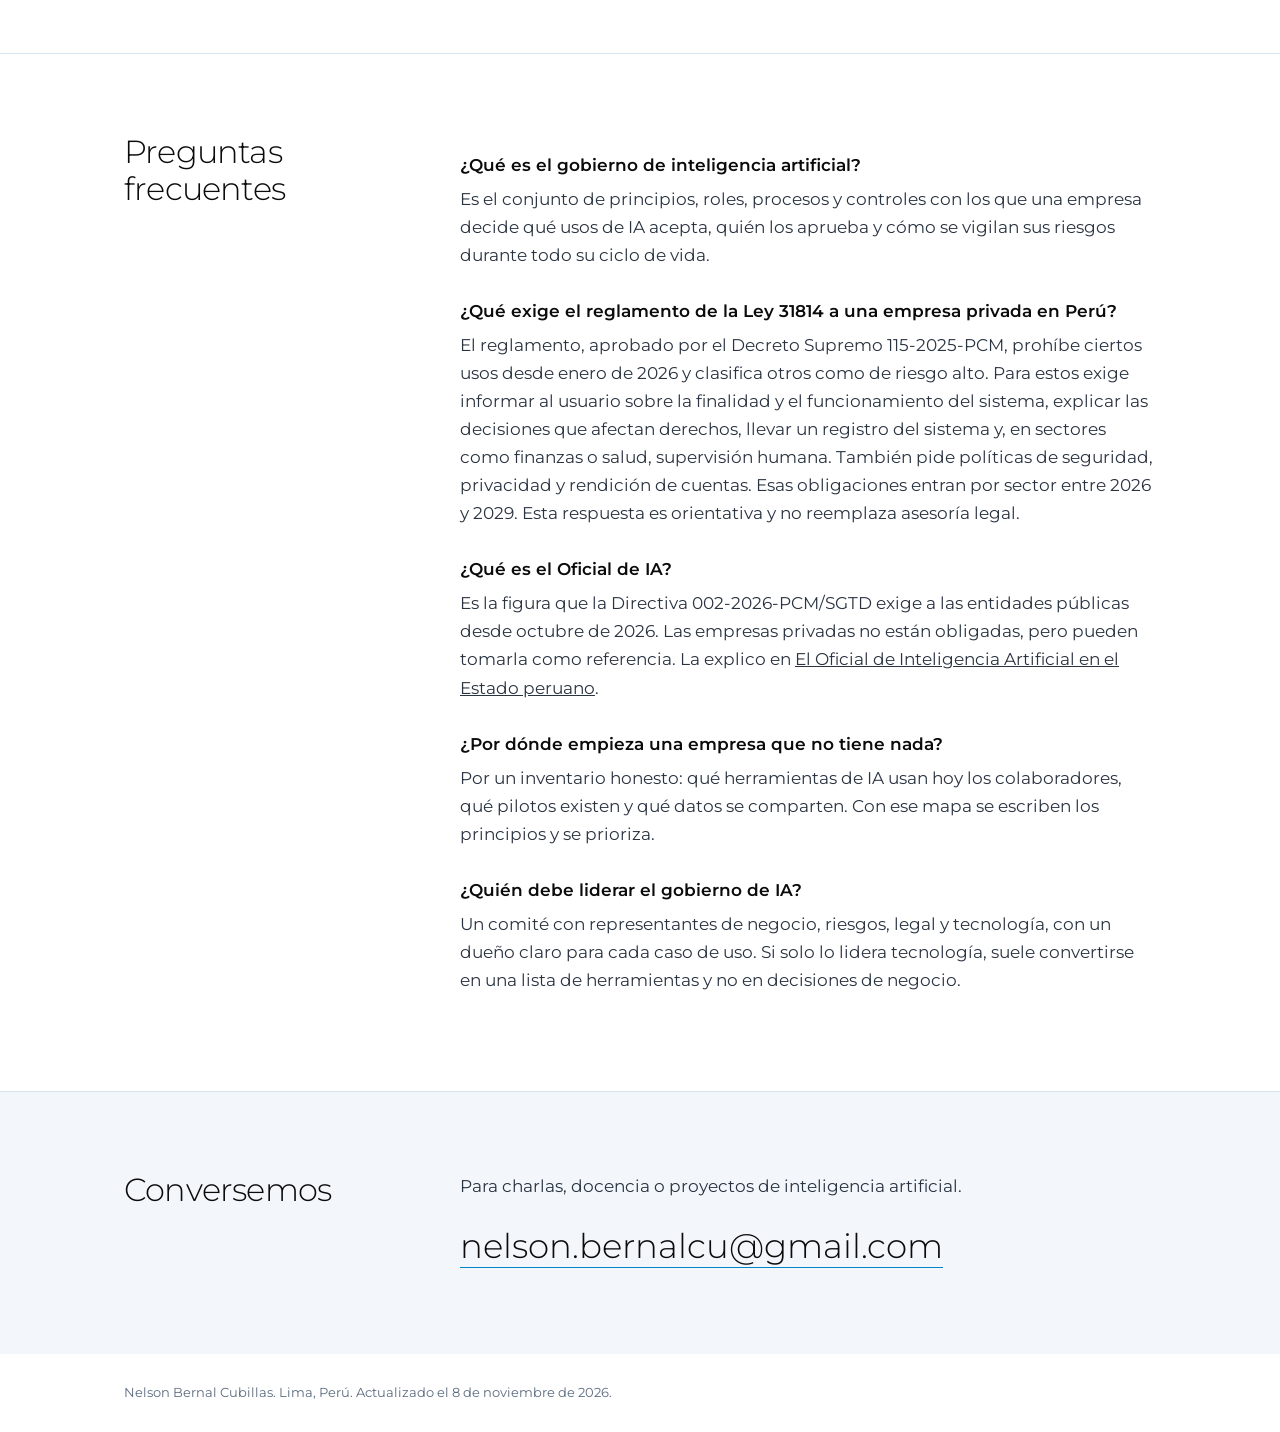
==== commit 1a48dcd4: "Artículo: Ley 31814 por sector, leído en el texto oficial del DS 115-2025-PCM Qué tiene plazo sector" ====
--- a/gobierno-de-ia/index.html
+++ b/gobierno-de-ia/index.html
@@ -30,7 +30,7 @@
       "name": "Gobierno de IA para empresas en Perú | Nelson Bernal Cubillas",
       "description": "Cómo diseñar el gobierno de inteligencia artificial de una empresa peruana: principios, riesgos, roles, priorización de casos de uso y adecuación al reglamento de la Ley 31814.",
       "inLanguage": "es-PE",
-      "dateModified": "2026-11-07",
+      "dateModified": "2026-11-08",
       "author": {
         "@id": "https://nelson2206.github.io/nelson-bernal-cubillas/#person"
       },
@@ -91,7 +91,7 @@
           "name": "¿Qué exige el reglamento de la Ley 31814 a una empresa privada en Perú?",
           "acceptedAnswer": {
             "@type": "Answer",
-            "text": "El reglamento, aprobado por el Decreto Supremo 115-2025-PCM, clasifica los usos de IA por nivel de riesgo, prohíbe ciertos usos, exige supervisión humana, pide informar al usuario de forma visible cuando interactúa con un sistema de IA y requiere políticas de seguridad y privacidad. Su aplicación al sector privado es gradual por sector entre 2026 y 2029. Esta respuesta es orientativa y no reemplaza asesoría legal."
+            "text": "El reglamento, aprobado por el Decreto Supremo 115-2025-PCM, prohíbe ciertos usos desde enero de 2026 y clasifica otros como de riesgo alto. Para estos exige informar al usuario sobre la finalidad y el funcionamiento del sistema, explicar las decisiones que afectan derechos, llevar un registro del sistema y, en sectores como finanzas o salud, supervisión humana. También pide políticas de seguridad, privacidad y rendición de cuentas. Esas obligaciones entran por sector entre 2026 y 2029. Esta respuesta es orientativa y no reemplaza asesoría legal."
           }
         },
         {
@@ -122,6 +122,7 @@
   <div class="wrap">
     <a class="mark" href="../">N<span>B</span></a>
     <nav aria-label="Secciones">
+      <a href="../ley-31814/">Ley 31814</a>
       <a href="../oficial-de-ia/">Oficial de IA</a>
       <a href="../gobierno-de-ia/">Gobierno de IA</a>
       <a href="../ia-banca-seguros/">Banca y seguros</a>
@@ -136,7 +137,7 @@
     <p class="crumbs"><a href="../">Nelson Bernal Cubillas</a> / Gobierno de IA</p>
     <h1>Gobierno de inteligencia artificial para empresas en Perú</h1>
     <p class="lead">Muchas empresas peruanas ya usan IA, pero con pilotos aislados, sin reglas comunes y sin un responsable claro. El gobierno de IA ordena <strong>qué se prueba, quién decide y cómo se controlan los riesgos</strong>.</p>
-    <p class="byline">Por <a href="../" rel="author" style="color:#E6EEF6">Nelson Bernal Cubillas</a>, consultor y profesor de inteligencia artificial en Perú. Actualizado el 7 de noviembre de 2026.</p>
+    <p class="byline">Por <a href="../" rel="author" style="color:#E6EEF6">Nelson Bernal Cubillas</a>, consultor y profesor de inteligencia artificial en Perú. Actualizado el 8 de noviembre de 2026.</p>
   </div>
 </div>
 
@@ -157,7 +158,7 @@
         </table>
       </div>
       
-      <p class="src">Fuente: <a href="https://www.ey.com/es_pe/technical/tax-alert/reglamento-ley-promueve-uso-inteligencia-artificial">alerta de EY Perú sobre el reglamento de la Ley 31814</a>. Esta página es orientativa y no reemplaza asesoría legal.</p>
+      <p class="src">Fuente: <a href="https://www.ey.com/es_pe/technical/tax-alert/reglamento-ley-promueve-uso-inteligencia-artificial">alerta de EY Perú sobre el reglamento de la Ley 31814</a>. Detalle por sector y qué rige desde enero en <a href="../ley-31814/">Ley 31814 por sector</a>. Esta página es orientativa y no reemplaza asesoría legal.</p>
     </div>
   </div>
 </section>
@@ -201,7 +202,7 @@
       <dt>¿Qué es el gobierno de inteligencia artificial?</dt>
       <dd>Es el conjunto de principios, roles, procesos y controles con los que una empresa decide qué usos de IA acepta, quién los aprueba y cómo se vigilan sus riesgos durante todo su ciclo de vida.</dd>
       <dt>¿Qué exige el reglamento de la Ley 31814 a una empresa privada en Perú?</dt>
-      <dd>El reglamento, aprobado por el Decreto Supremo 115-2025-PCM, clasifica los usos de IA por nivel de riesgo, prohíbe ciertos usos, exige supervisión humana, pide informar al usuario de forma visible cuando interactúa con un sistema de IA y requiere políticas de seguridad y privacidad. Su aplicación al sector privado es gradual por sector entre 2026 y 2029. Esta respuesta es orientativa y no reemplaza asesoría legal.</dd>
+      <dd>El reglamento, aprobado por el Decreto Supremo 115-2025-PCM, prohíbe ciertos usos desde enero de 2026 y clasifica otros como de riesgo alto. Para estos exige informar al usuario sobre la finalidad y el funcionamiento del sistema, explicar las decisiones que afectan derechos, llevar un registro del sistema y, en sectores como finanzas o salud, supervisión humana. También pide políticas de seguridad, privacidad y rendición de cuentas. Esas obligaciones entran por sector entre 2026 y 2029. Esta respuesta es orientativa y no reemplaza asesoría legal.</dd>
       <dt>¿Qué es el Oficial de IA?</dt>
       <dd>Es la figura que la Directiva 002-2026-PCM/SGTD exige a las entidades públicas desde octubre de 2026. Las empresas privadas no están obligadas, pero pueden tomarla como referencia. La explico en <a href="../oficial-de-ia/">El Oficial de Inteligencia Artificial en el Estado peruano</a>.</dd>
       <dt>¿Por dónde empieza una empresa que no tiene nada?</dt>
@@ -223,7 +224,7 @@
 </section>
 </main>
 <footer>
-  <div class="wrap">Nelson Bernal Cubillas. Lima, Perú. Actualizado el 7 de noviembre de 2026.</div>
+  <div class="wrap">Nelson Bernal Cubillas. Lima, Perú. Actualizado el 8 de noviembre de 2026.</div>
 </footer>
 </body>
 </html>
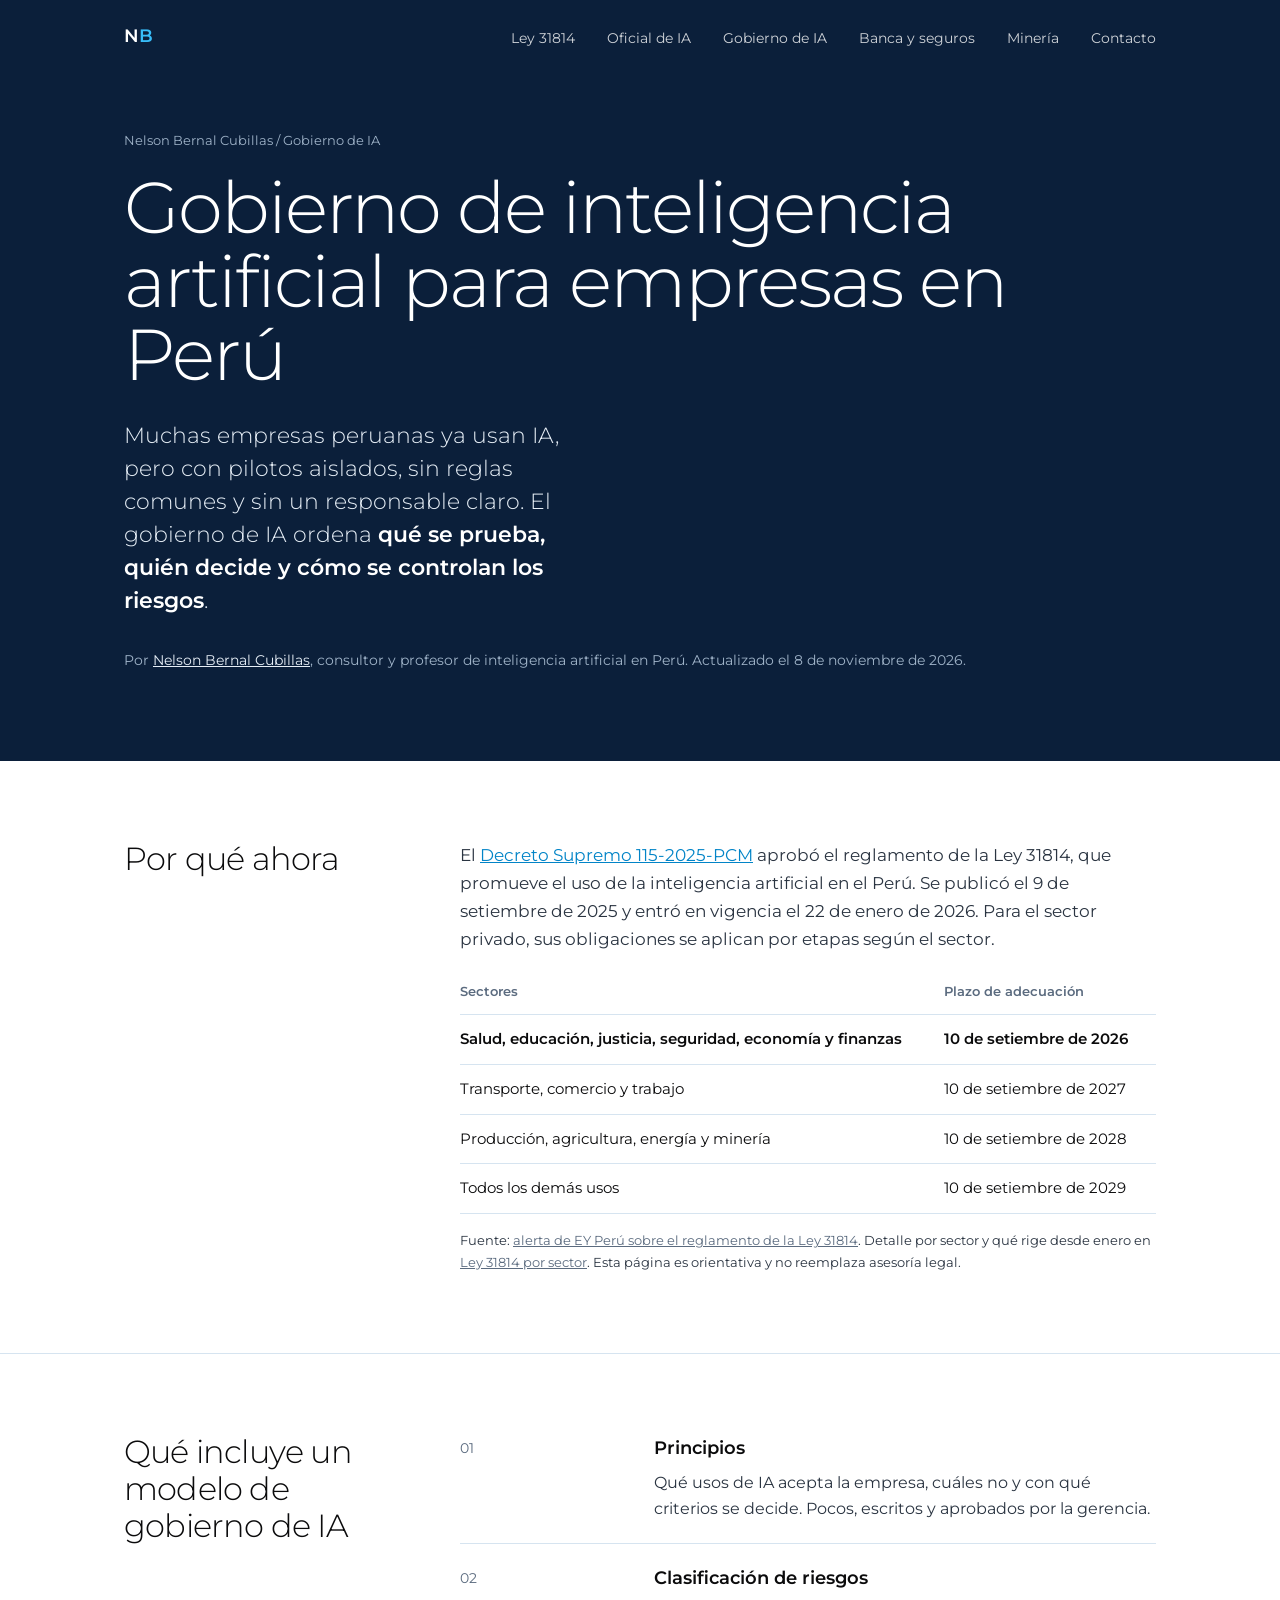
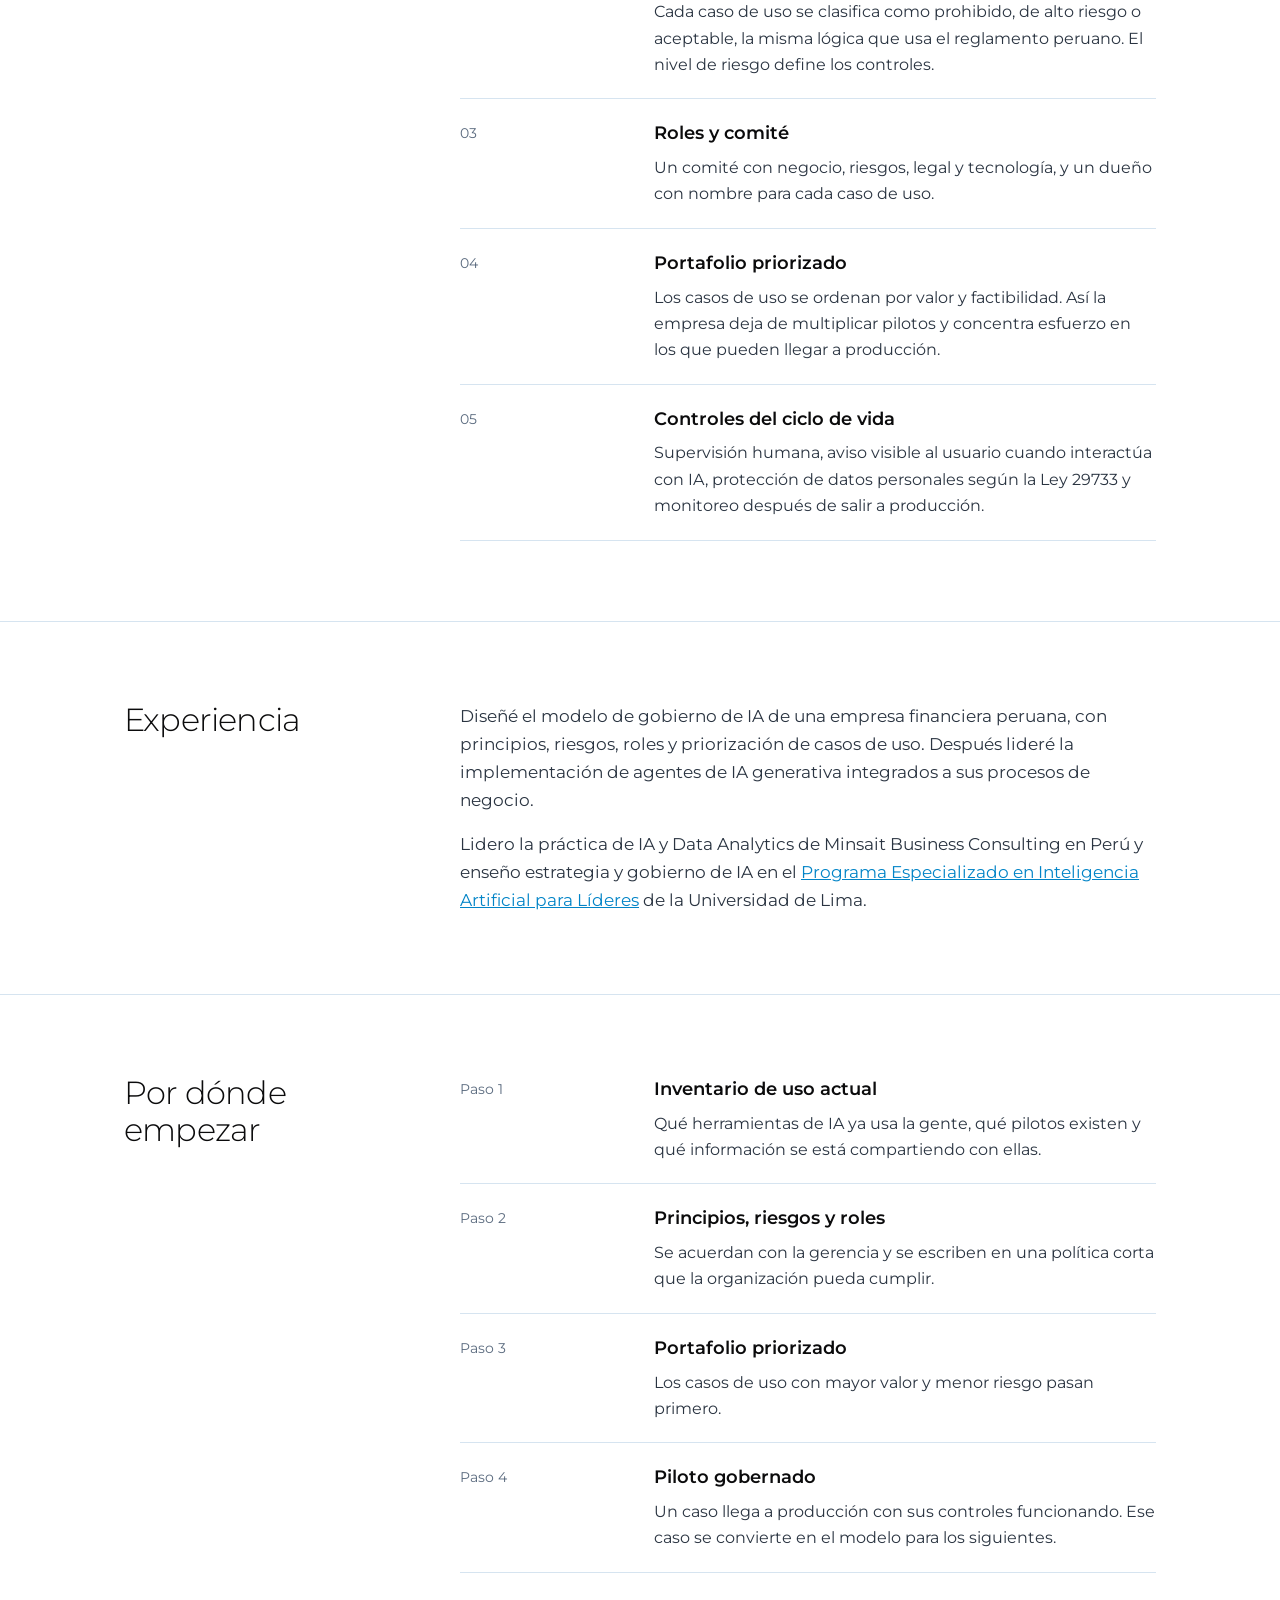
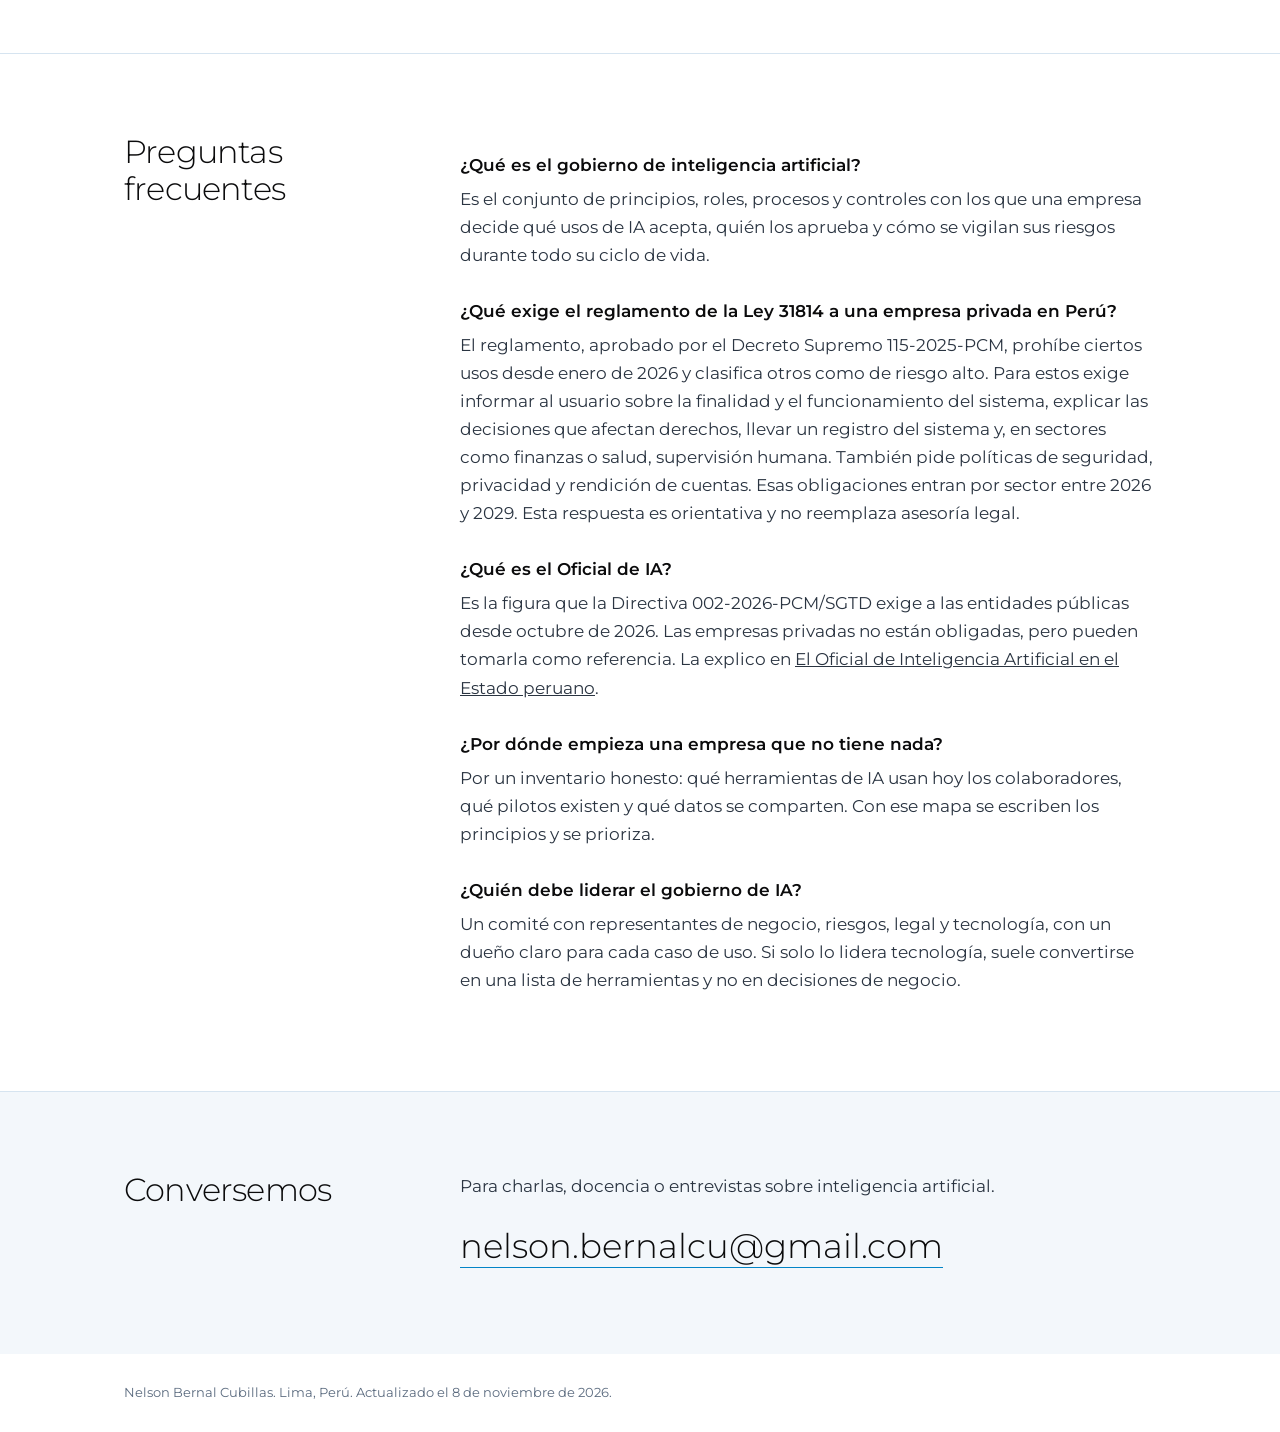
==== commit 687736c7: "Páginas temáticas como artículos, no como servicios Reemplaza el schema Service (con Nelson como pro" ====
--- a/gobierno-de-ia/index.html
+++ b/gobierno-de-ia/index.html
@@ -35,27 +35,34 @@
         "@id": "https://nelson2206.github.io/nelson-bernal-cubillas/#person"
       },
       "about": {
-        "@id": "https://nelson2206.github.io/nelson-bernal-cubillas/gobierno-de-ia/#service"
+        "@id": "https://nelson2206.github.io/nelson-bernal-cubillas/gobierno-de-ia/#article"
       },
       "isPartOf": {
         "@id": "https://nelson2206.github.io/nelson-bernal-cubillas/#page"
       }
     },
     {
-      "@type": "Service",
-      "@id": "https://nelson2206.github.io/nelson-bernal-cubillas/gobierno-de-ia/#service",
-      "name": "Diseño de modelos de gobierno de inteligencia artificial",
-      "serviceType": "Consultoría en gobierno de inteligencia artificial",
+      "@type": "Article",
+      "@id": "https://nelson2206.github.io/nelson-bernal-cubillas/gobierno-de-ia/#article",
+      "headline": "Gobierno de IA para empresas en Perú",
       "description": "Cómo diseñar el gobierno de inteligencia artificial de una empresa peruana: principios, riesgos, roles, priorización de casos de uso y adecuación al reglamento de la Ley 31814.",
-      "areaServed": {
-        "@type": "Country",
-        "name": "Perú"
-      },
-      "provider": {
-        "@type": "Person",
-        "@id": "https://nelson2206.github.io/nelson-bernal-cubillas/#person",
-        "name": "Nelson Bernal Cubillas",
-        "url": "https://nelson2206.github.io/nelson-bernal-cubillas/"
+      "inLanguage": "es-PE",
+      "datePublished": "2026-09-23",
+      "dateModified": "2026-11-08",
+      "url": "https://nelson2206.github.io/nelson-bernal-cubillas/gobierno-de-ia/",
+      "mainEntityOfPage": {
+        "@id": "https://nelson2206.github.io/nelson-bernal-cubillas/gobierno-de-ia/#page"
+      },
+      "image": "https://nelson2206.github.io/nelson-bernal-cubillas/nelson-bernal-cubillas.jpg",
+      "author": {
+        "@id": "https://nelson2206.github.io/nelson-bernal-cubillas/#person"
+      },
+      "publisher": {
+        "@id": "https://nelson2206.github.io/nelson-bernal-cubillas/#person"
+      },
+      "about": {
+        "@type": "Thing",
+        "name": "Gobierno de la inteligencia artificial"
       }
     },
     {
@@ -185,7 +192,7 @@
 </section>
 <section>
   <div class="wrap grid">
-    <h2>Cómo trabajo</h2>
+    <h2>Por dónde empezar</h2>
     <ul class="list">
       <li><span class="when">Paso 1</span><div><h3>Inventario de uso actual</h3><p>Qué herramientas de IA ya usa la gente, qué pilotos existen y qué información se está compartiendo con ellas.</p></div></li>
       <li><span class="when">Paso 2</span><div><h3>Principios, riesgos y roles</h3><p>Se acuerdan con la gerencia y se escriben en una política corta que la organización pueda cumplir.</p></div></li>
@@ -217,7 +224,7 @@
   <div class="wrap grid">
     <h2>Conversemos</h2>
     <div>
-      <p style="margin:0 0 18px;color:#2A3441">Para charlas, docencia o proyectos de inteligencia artificial.</p>
+      <p style="margin:0 0 18px;color:#2A3441">Para charlas, docencia o entrevistas sobre inteligencia artificial.</p>
       <a class="big" href="mailto:nelson.bernalcu@gmail.com">nelson.bernalcu@gmail.com</a>
     </div>
   </div>
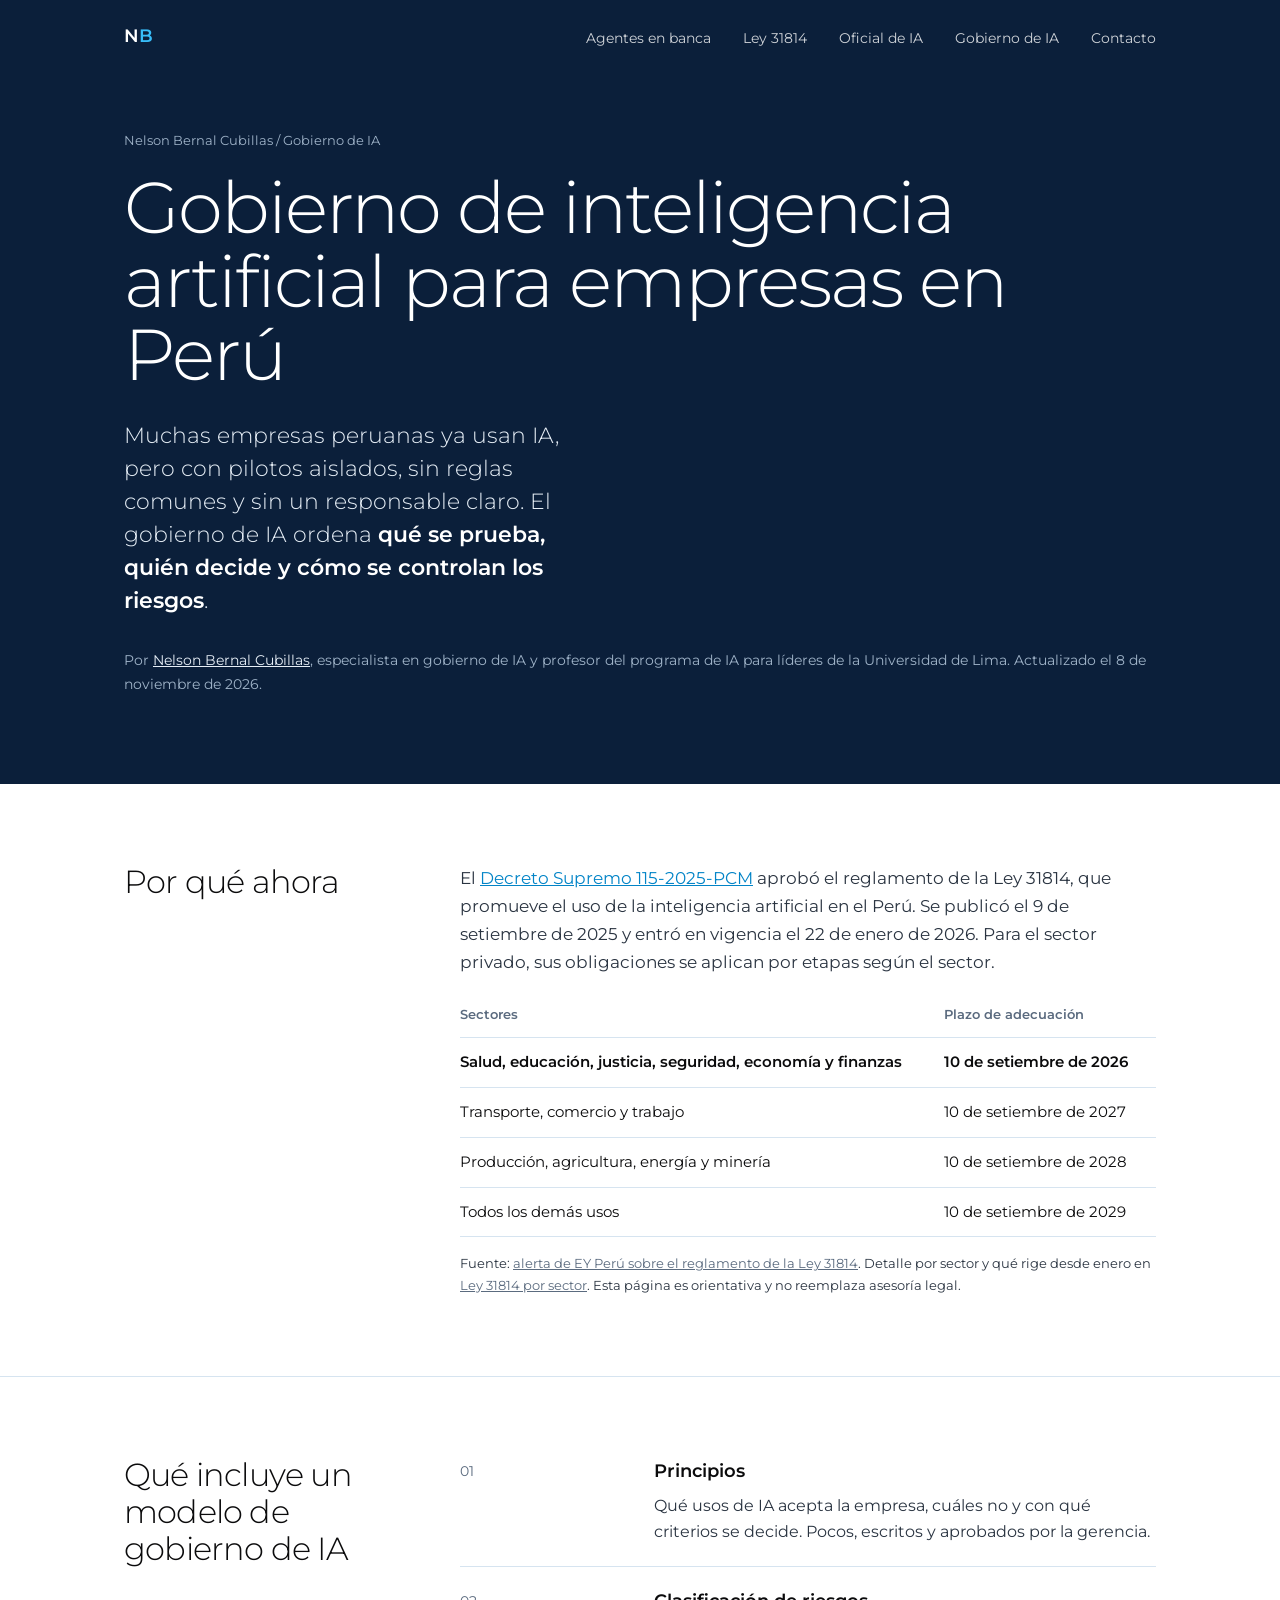
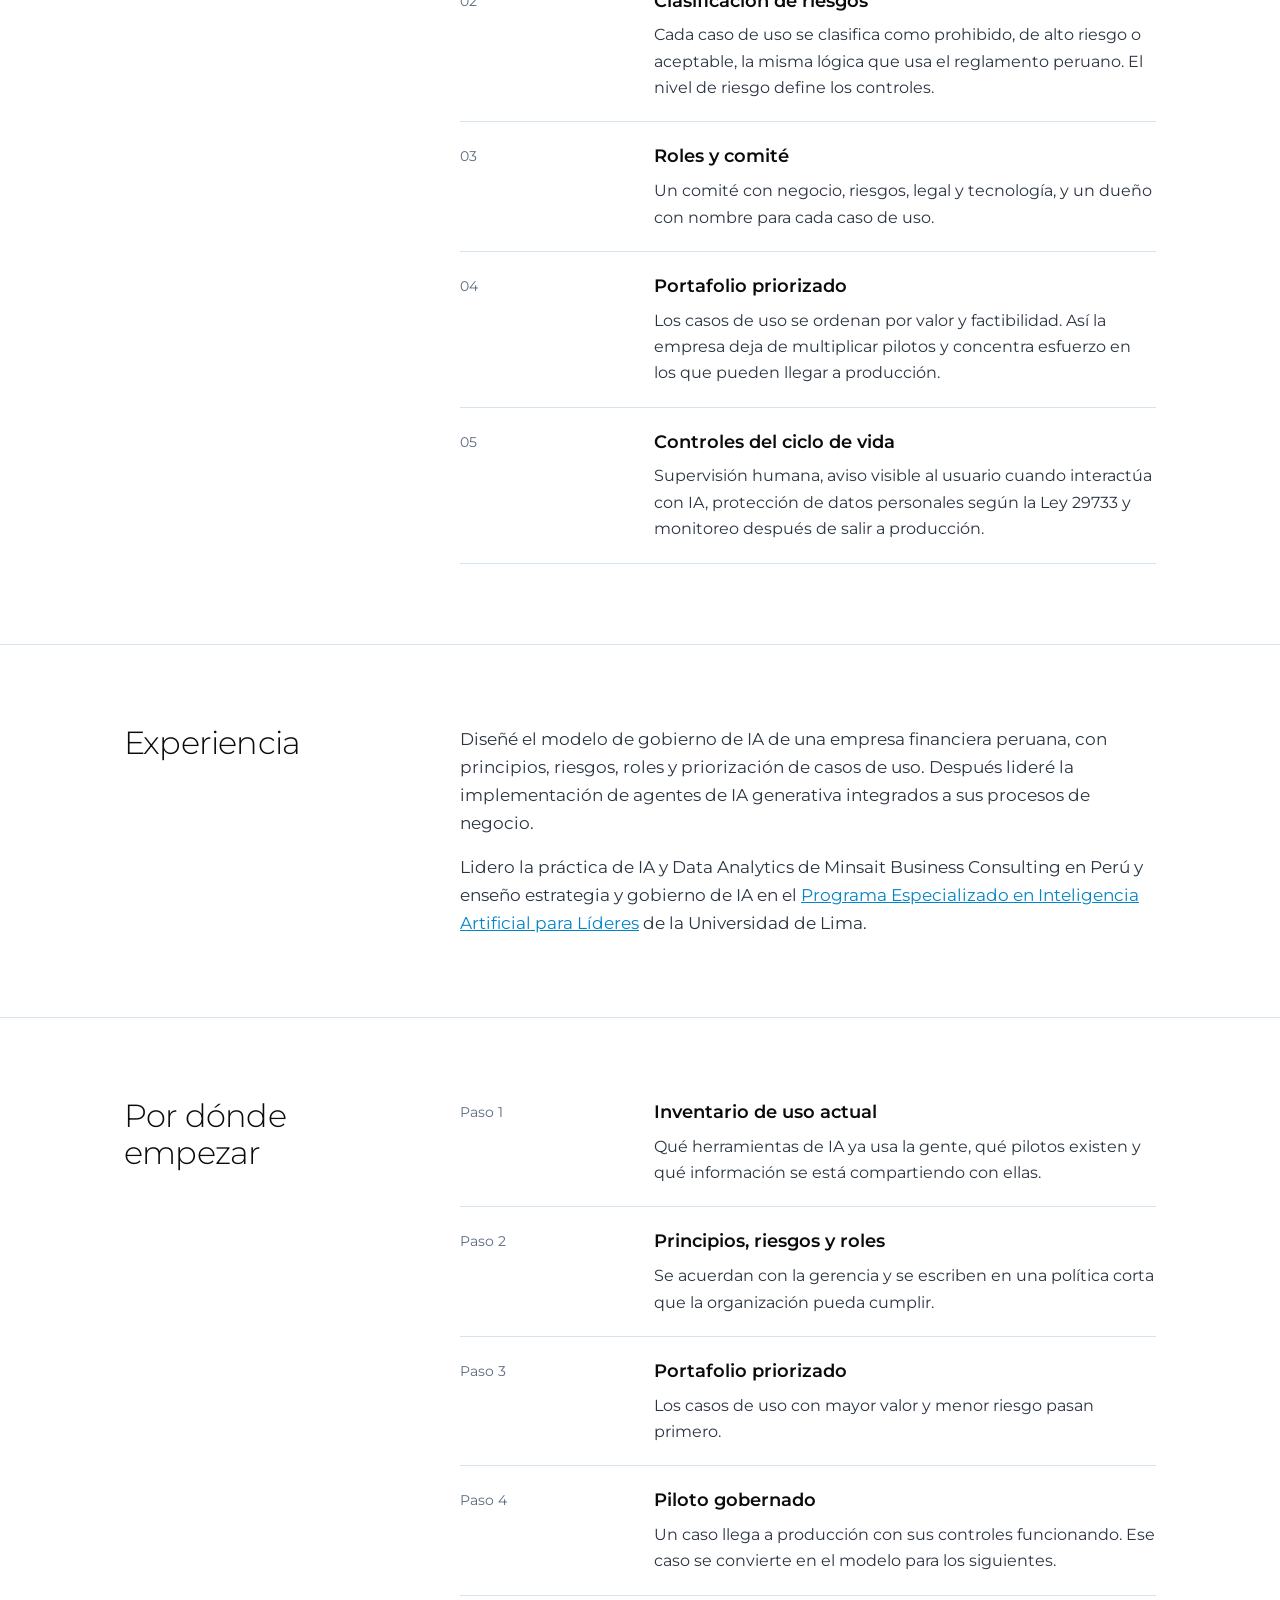
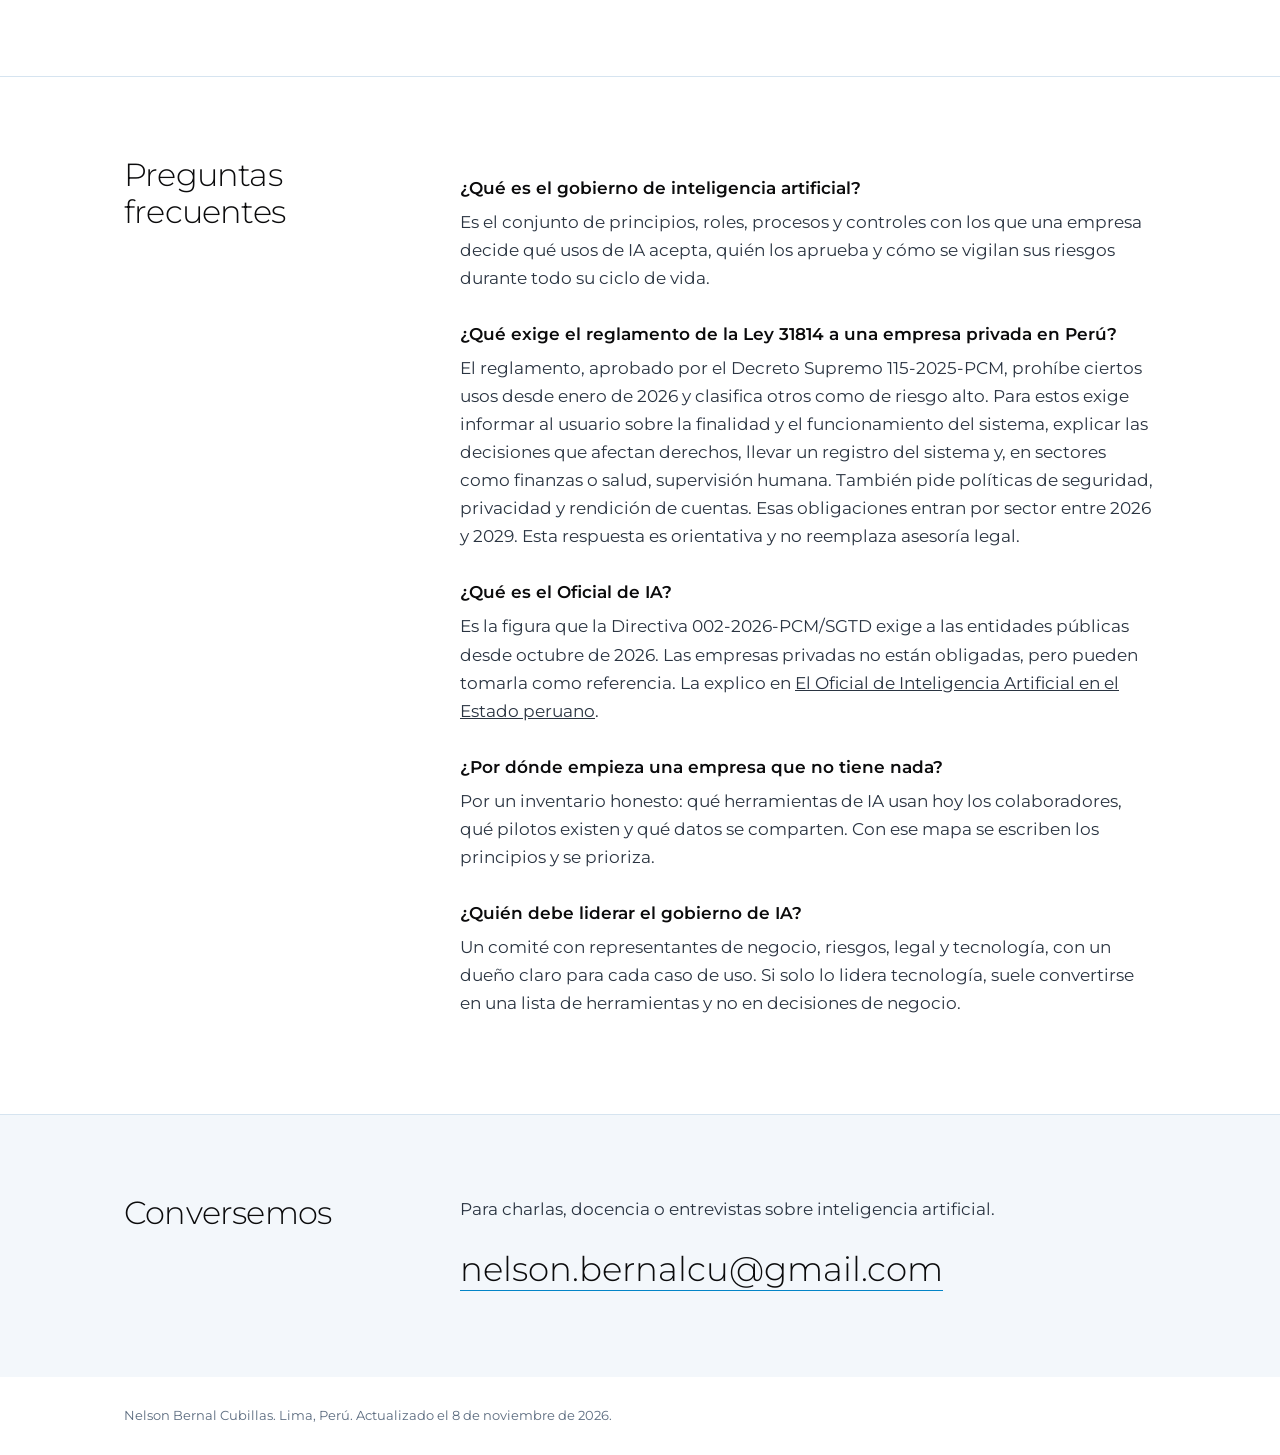
==== commit 95b0ab62: "Artículo: agentes de IA en la banca peruana, qué norma aplica a cada uso Verificado en textos oficia" ====
--- a/gobierno-de-ia/index.html
+++ b/gobierno-de-ia/index.html
@@ -129,11 +129,10 @@
   <div class="wrap">
     <a class="mark" href="../">N<span>B</span></a>
     <nav aria-label="Secciones">
+      <a href="../agentes-ia-banca/">Agentes en banca</a>
       <a href="../ley-31814/">Ley 31814</a>
       <a href="../oficial-de-ia/">Oficial de IA</a>
       <a href="../gobierno-de-ia/">Gobierno de IA</a>
-      <a href="../ia-banca-seguros/">Banca y seguros</a>
-      <a href="../ia-mineria/">Minería</a>
       <a href="../#contacto">Contacto</a>
     </nav>
   </div>
@@ -144,7 +143,7 @@
     <p class="crumbs"><a href="../">Nelson Bernal Cubillas</a> / Gobierno de IA</p>
     <h1>Gobierno de inteligencia artificial para empresas en Perú</h1>
     <p class="lead">Muchas empresas peruanas ya usan IA, pero con pilotos aislados, sin reglas comunes y sin un responsable claro. El gobierno de IA ordena <strong>qué se prueba, quién decide y cómo se controlan los riesgos</strong>.</p>
-    <p class="byline">Por <a href="../" rel="author" style="color:#E6EEF6">Nelson Bernal Cubillas</a>, consultor y profesor de inteligencia artificial en Perú. Actualizado el 8 de noviembre de 2026.</p>
+    <p class="byline">Por <a href="../" rel="author" style="color:#E6EEF6">Nelson Bernal Cubillas</a>, especialista en gobierno de IA y profesor del programa de IA para líderes de la Universidad de Lima. Actualizado el 8 de noviembre de 2026.</p>
   </div>
 </div>
 
